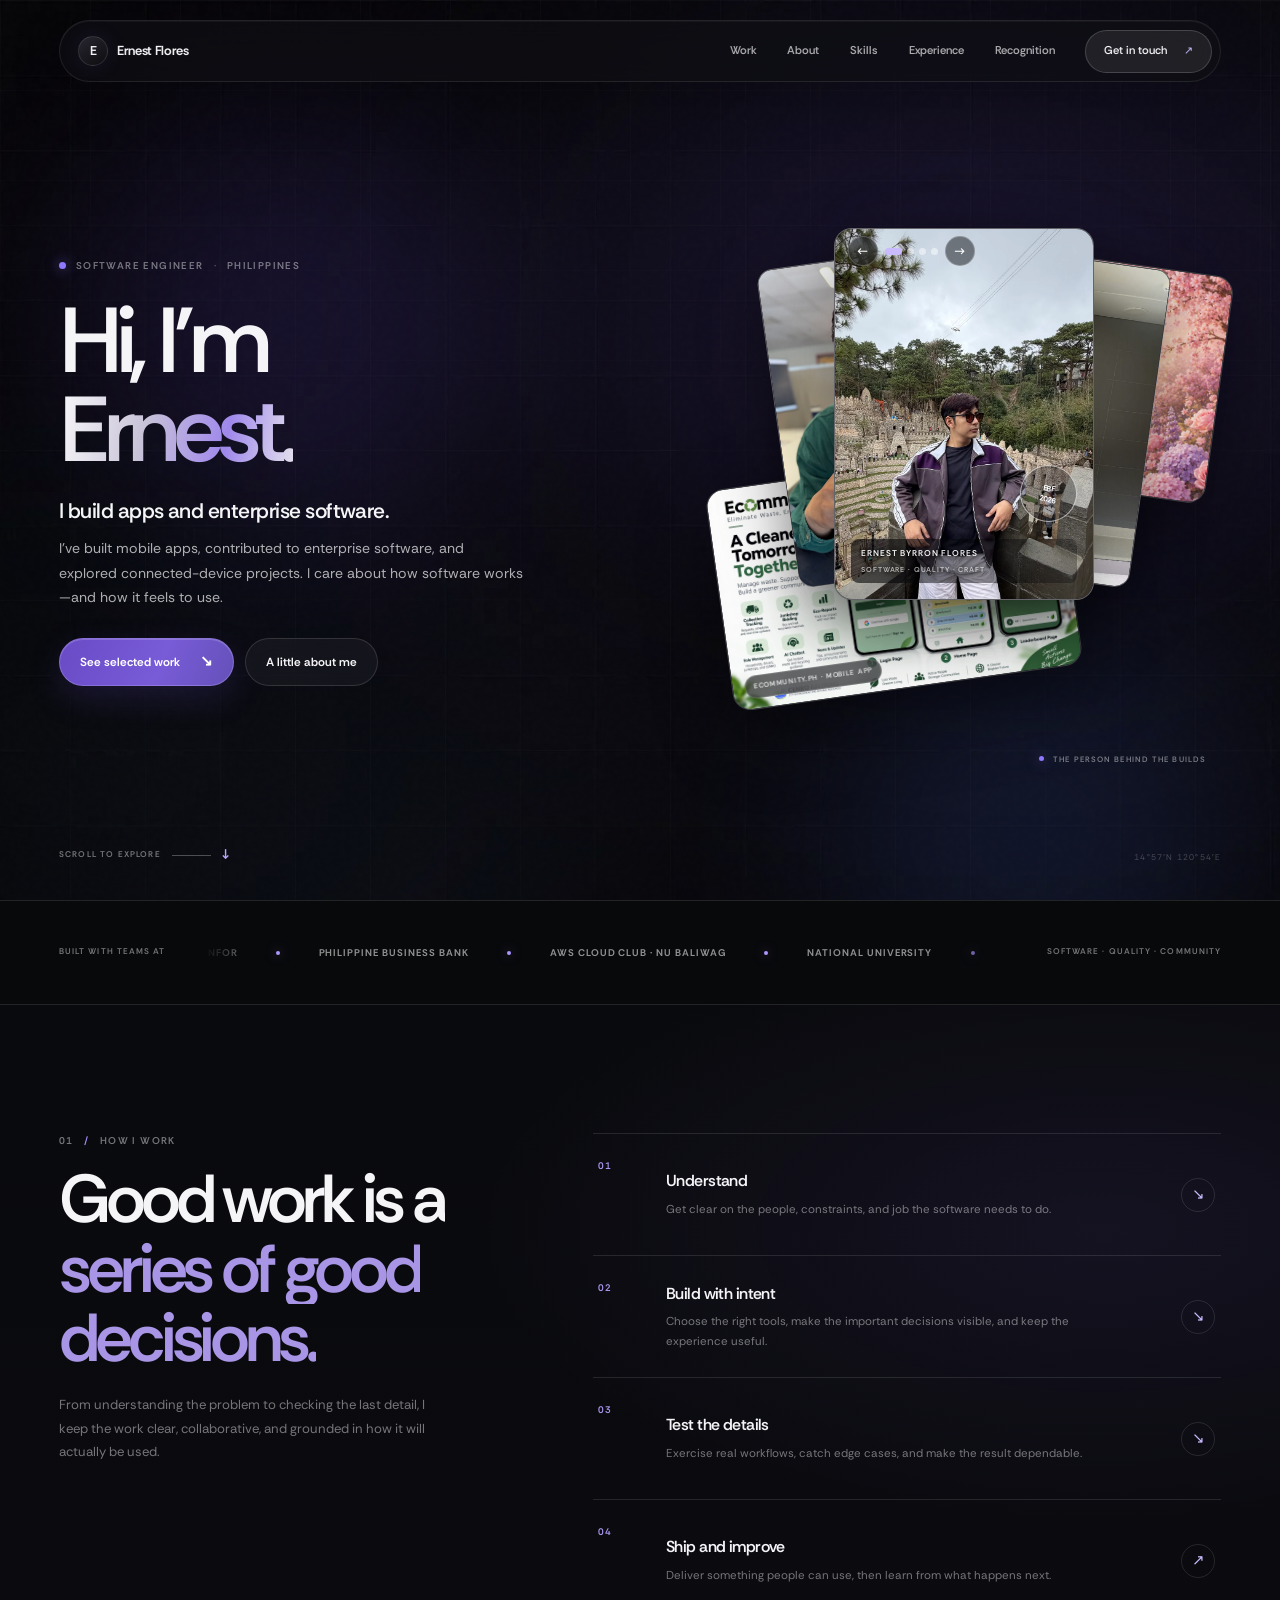
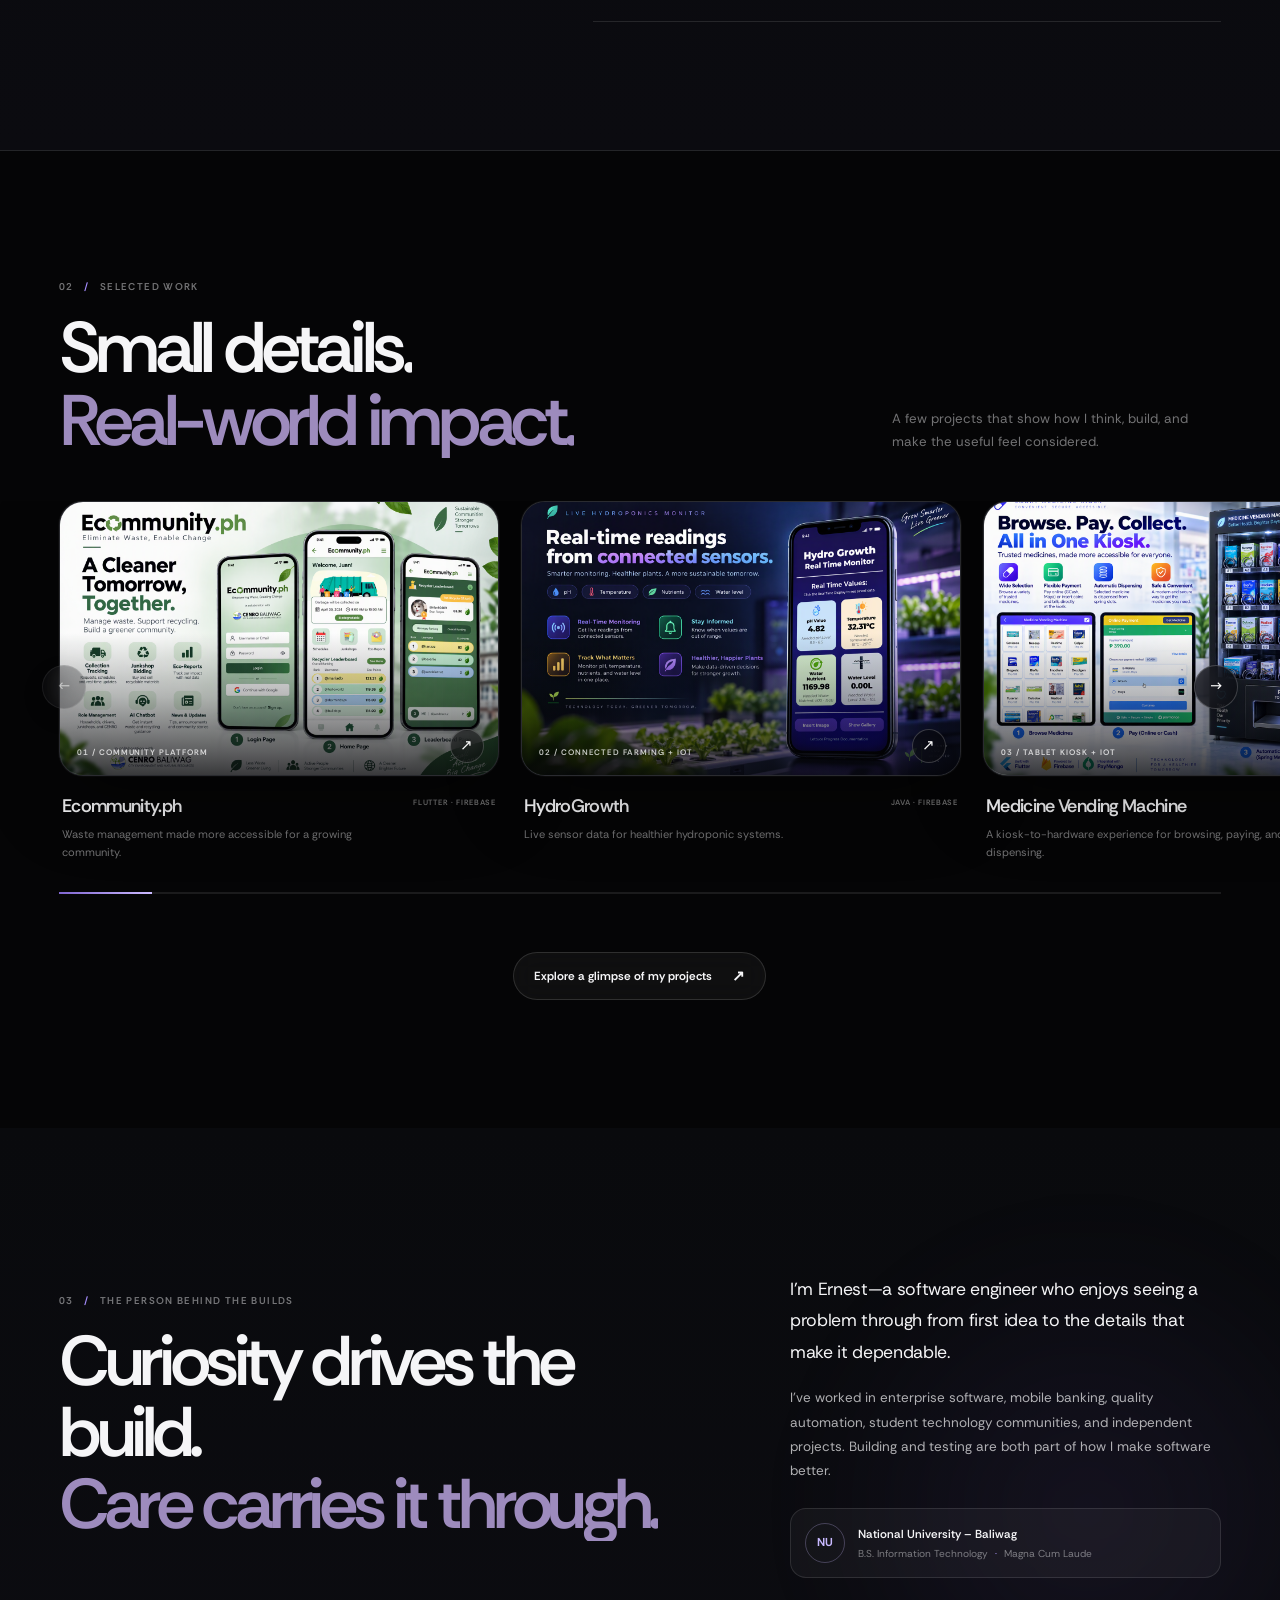
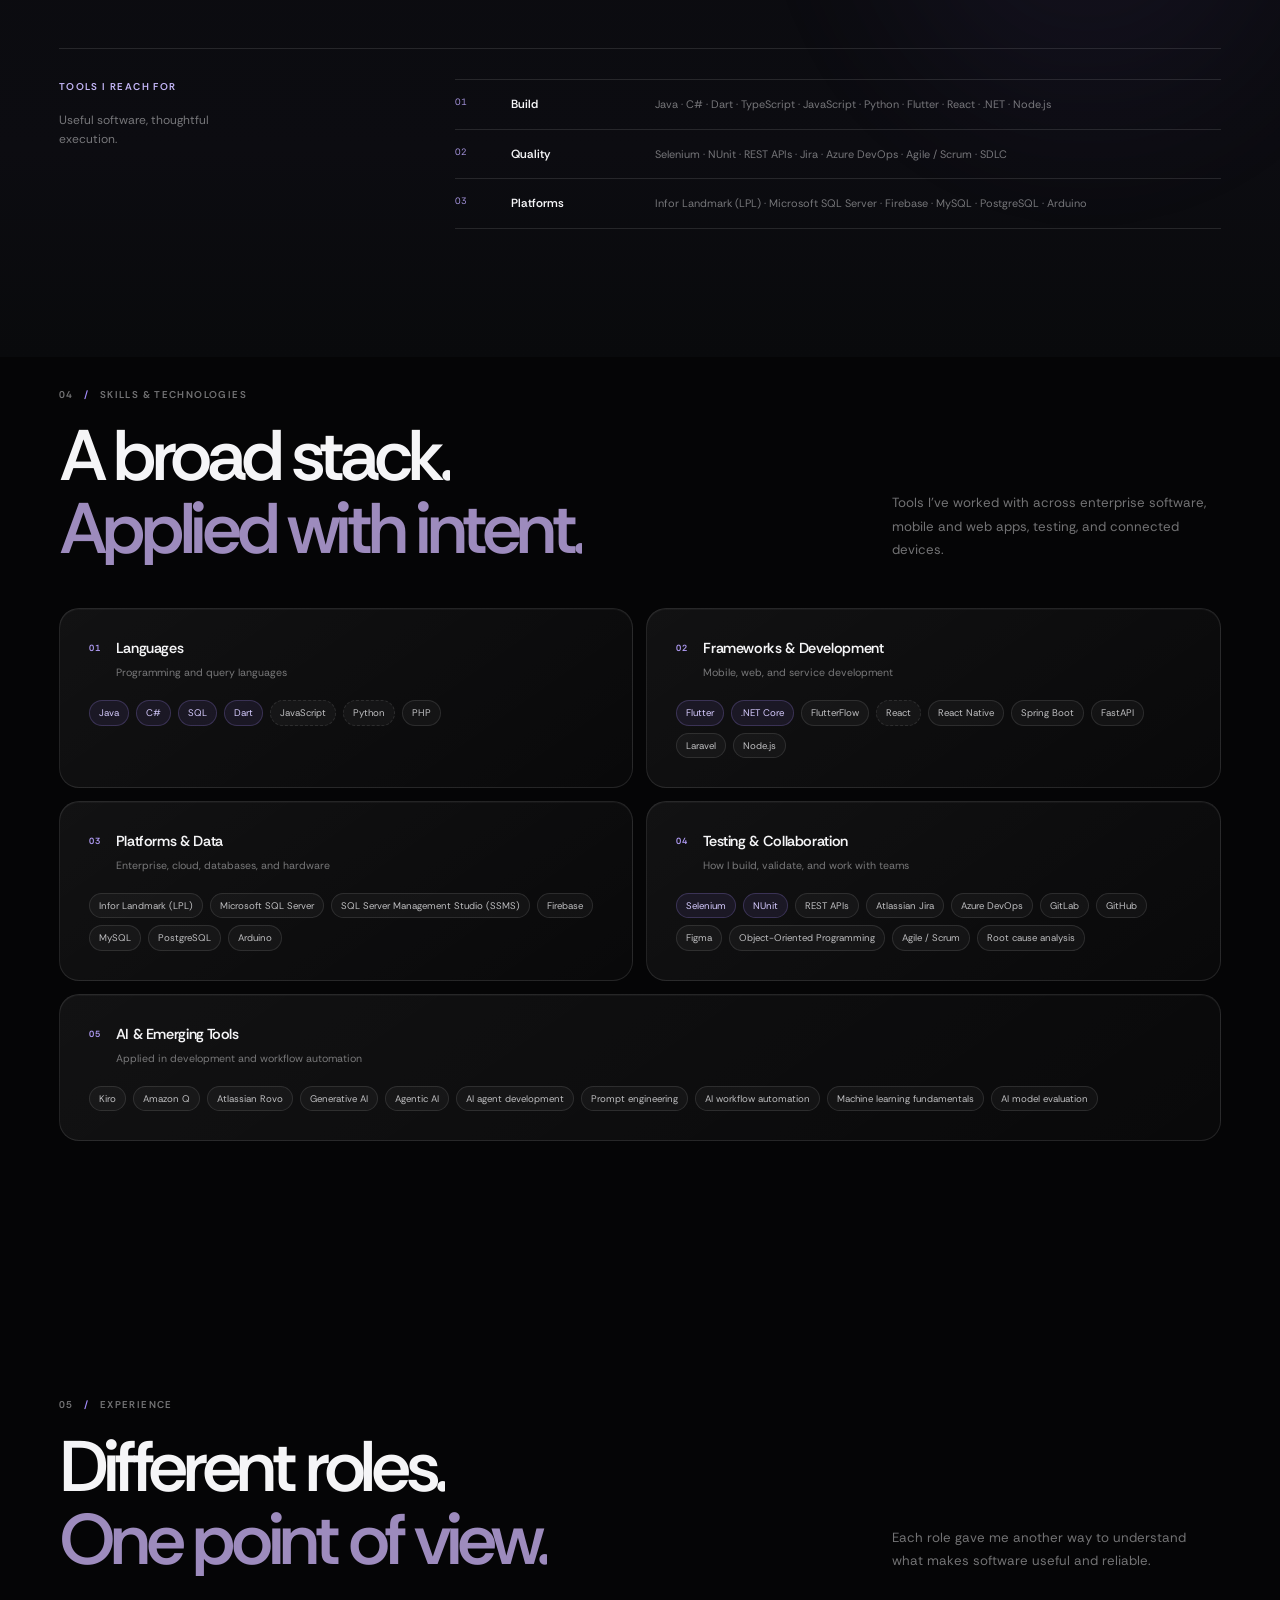
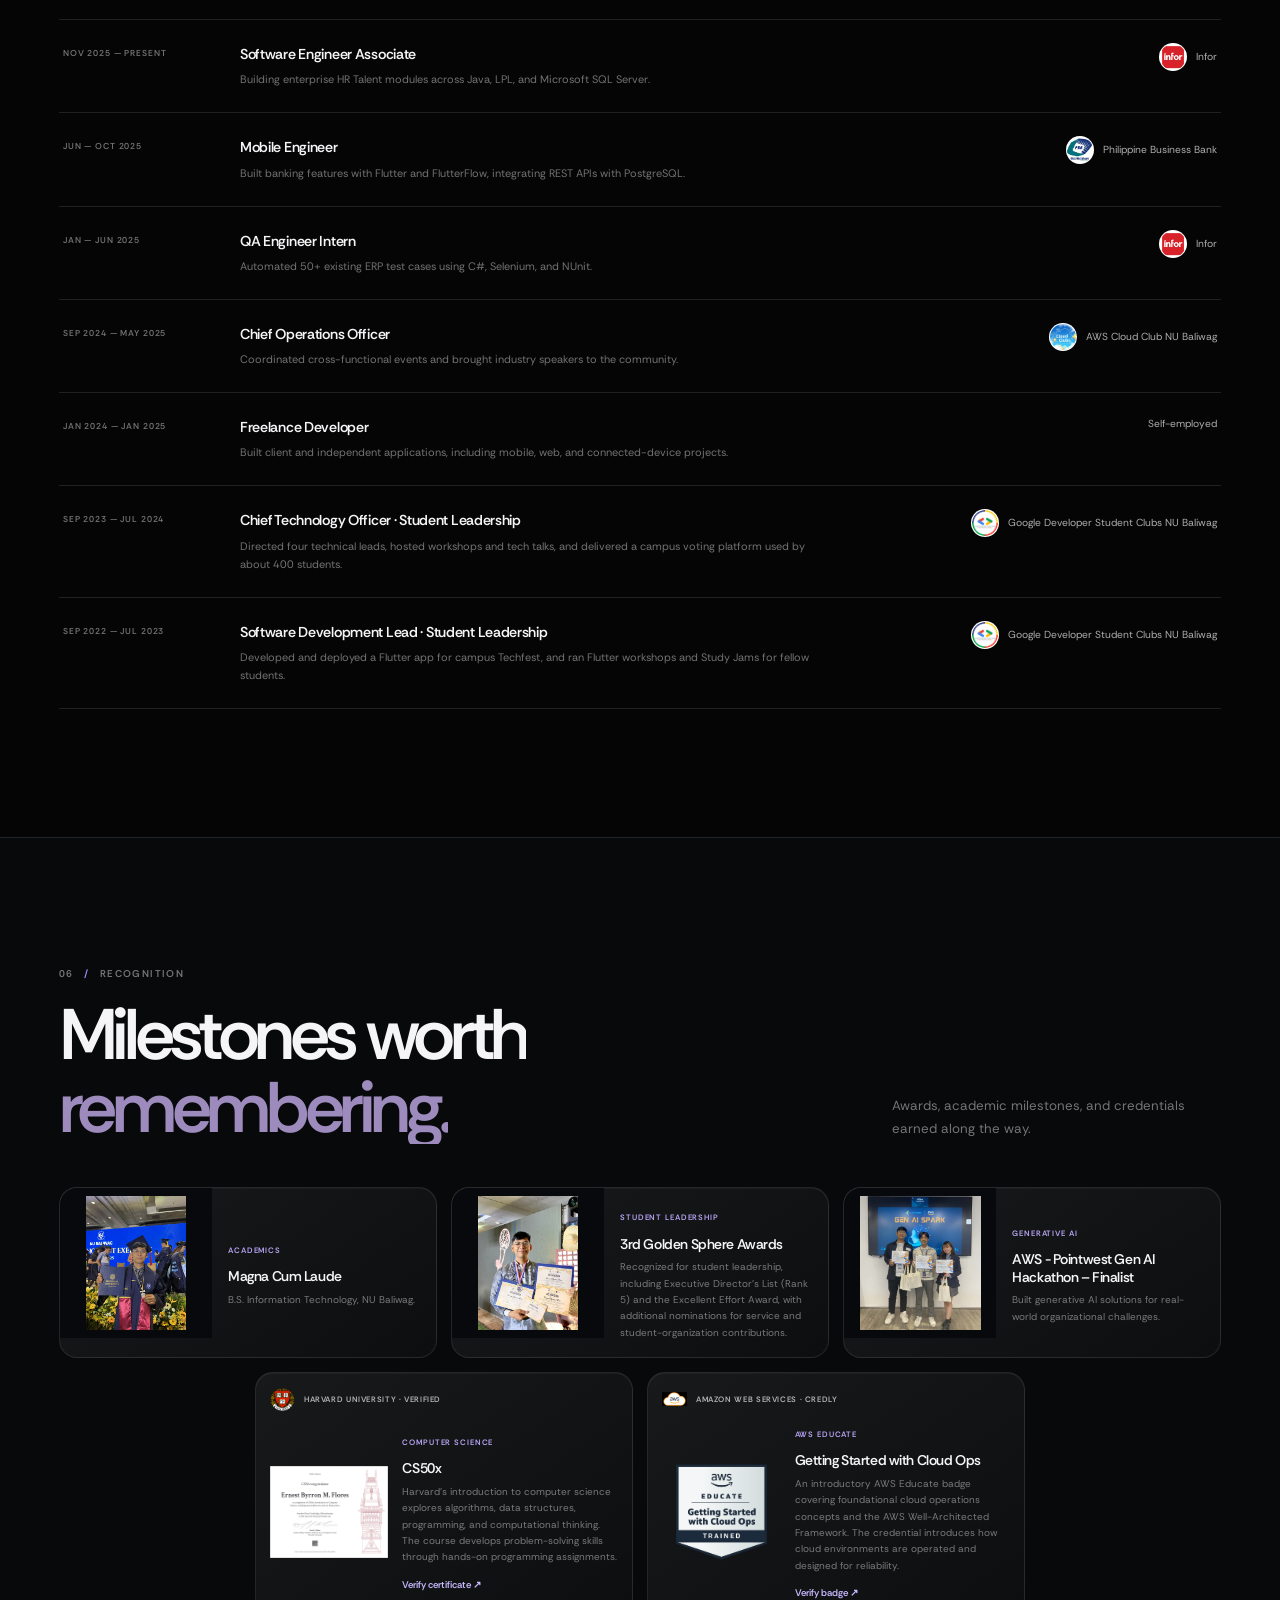
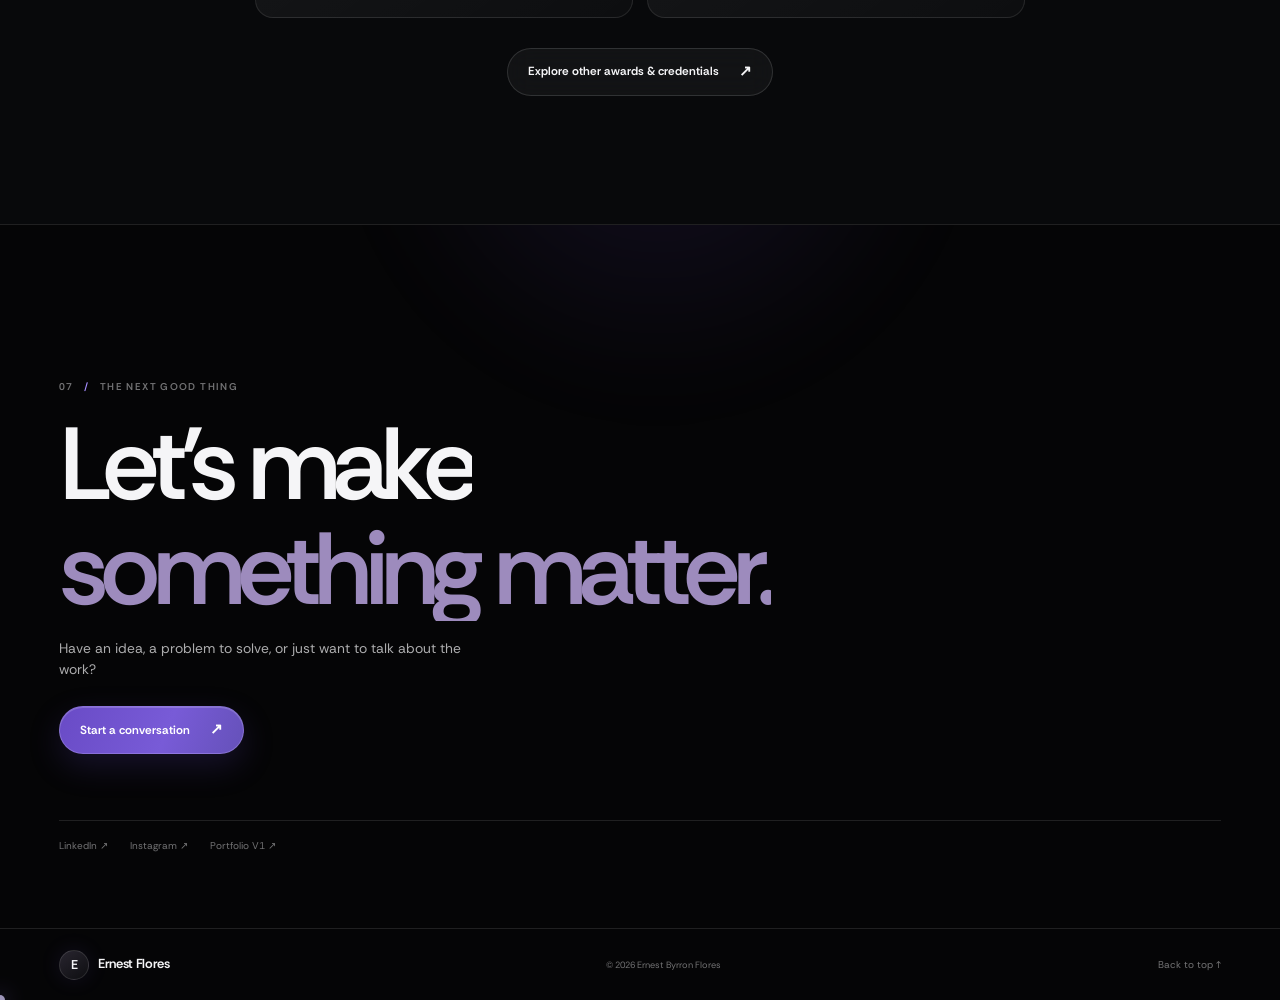
==== v4/index.html @ 9ec4fa6a "feat: add V4 portfolio experience Co-authored-by: Copilot <223556219+Copilot@users.noreply.github.co" ====
<!DOCTYPE html>
<html lang="en">
<head>
    <meta charset="UTF-8">
    <meta name="viewport" content="width=device-width, initial-scale=1">
    <meta name="theme-color" content="#050506">
    <meta name="description" content="Meet Ernest Byrron Flores, a software engineer who builds apps and enterprise software.">
    <title>Ernest Byrron Flores — Software Engineer</title>
    <meta property="og:type" content="website">
    <meta property="og:url" content="https://ernestbyrron.vercel.app/v4">
    <meta property="og:title" content="Ernest Byrron Flores — Software Engineer">
    <meta property="og:description" content="Software engineer building apps, enterprise software, and connected experiences.">
    <meta property="og:image" content="https://ernestbyrron.vercel.app/v4/assets/portraits/ernest1.png">
    <meta property="og:image:alt" content="Ernest Byrron Flores">
    <meta name="twitter:card" content="summary_large_image">
    <meta name="twitter:image" content="https://ernestbyrron.vercel.app/v4/assets/portraits/ernest1.png">
    <link rel="icon" href="../v2/favicon.svg" type="image/svg+xml">
    <link rel="preconnect" href="https://fonts.googleapis.com">
    <link rel="preconnect" href="https://fonts.gstatic.com" crossorigin>
    <link href="https://fonts.googleapis.com/css2?family=Rethink+Sans:wght@400;500;600;700;800&display=swap" rel="stylesheet">
    <link rel="stylesheet" href="v4.css">
    <script src="v4.js" defer></script>
</head>
<body>
    <a class="skip-link" href="#main">Skip to content</a>
    <div class="cursor-glow" aria-hidden="true"></div>
    <header class="site-header">
        <a class="brand" href="#home" aria-label="Ernest Byrron Flores home"><span class="brand-mark">E</span><span>Ernest Flores</span></a>
        <button class="nav-toggle" type="button" aria-expanded="false" aria-controls="primary-nav" aria-label="Open navigation"><span></span><span></span></button>
        <nav class="site-nav" id="primary-nav" aria-label="Main navigation">
            <a href="#work">Work</a>
            <a href="#about">About</a>
            <a href="#skills">Skills</a>
            <a href="#experience">Experience</a>
            <a href="#recognition">Recognition</a>
            <a class="nav-cta" href="#contact">Get in touch <span aria-hidden="true">↗︎</span></a>
        </nav>
    </header>

    <main id="main">
        <section class="hero" id="home">
            <div class="hero-orb hero-orb-one" aria-hidden="true"></div>
            <div class="hero-orb hero-orb-two" aria-hidden="true"></div>
            <div class="hero-grain" aria-hidden="true"></div>
            <div class="hero-content">
                <p class="eyebrow hero-eyebrow"><span class="live-dot"></span> SOFTWARE ENGINEER <span class="eyebrow-separator">·</span> PHILIPPINES</p>
                <h1><span class="hero-title-line"><span class="hero-title-inner">Hi, I’m</span></span><span class="hero-title-line"><span class="hero-title-inner gradient-text">Ernest.</span></span></h1>
                <p class="hero-lede">I build apps and enterprise software.</p>
                <p class="hero-intro">I’ve built mobile apps, contributed to enterprise software, and explored connected-device projects. I care about how software works—and how it feels to use.</p>
                <div class="hero-actions">
                    <a class="button button-primary" href="#work">See selected work <span aria-hidden="true">↘︎</span></a>
                    <a class="button button-glass" href="#about">A little about me</a>
                </div>
            </div>
            <div class="hero-profile-stack" data-spotlight>
                <a class="stack-card stack-card-back" href="projects.html#birthday-invitation" aria-label="View the birthday invitation website">
                    <img src="assets/birthday-invitation.webp" alt="">
                    <span>LIVE INVITATION WEBSITE</span>
                </a>
                <a class="stack-card stack-card-mid" href="projects.html#ecommunity" aria-label="View the Ecommunity.ph project">
                    <img src="assets/ecommunity-showcase.webp" alt="">
                    <span>ECOMMUNITY.PH · MOBILE APP</span>
                </a>
                <figure class="hero-portrait-card" id="hero-portrait-carousel" aria-label="Portrait photos of Ernest">
                    <img class="is-active" src="assets/portraits/ernest1.webp" alt="Ernest outdoors in the mountains" fetchpriority="high" aria-hidden="false">
                    <img src="assets/portraits/ernest2.webp" alt="Ernest at work" aria-hidden="true">
                    <img src="assets/portraits/ernest3.webp" alt="Ernest after a 16-kilometer run" aria-hidden="true">
                    <img src="assets/portraits/ernest4.webp" alt="Ernest enjoying a drink" aria-hidden="true">
                    <figcaption><span>ERNEST BYRRON FLORES</span><span>SOFTWARE · QUALITY · CRAFT</span></figcaption>
                    <span class="portrait-stamp" aria-hidden="true">EBF<br>2026</span>
                    <div class="portrait-controls" aria-label="Portrait carousel controls">
                        <button type="button" data-portrait-prev aria-label="Show previous portrait">←︎</button>
                        <div class="portrait-dots" role="group" aria-label="Choose a portrait">
                            <button type="button" class="is-active" data-portrait-index="0" aria-label="Show portrait 1" aria-pressed="true"></button>
                            <button type="button" data-portrait-index="1" aria-label="Show portrait 2" aria-pressed="false"></button>
                            <button type="button" data-portrait-index="2" aria-label="Show portrait 3" aria-pressed="false"></button>
                            <button type="button" data-portrait-index="3" aria-label="Show portrait 4" aria-pressed="false"></button>
                        </div>
                        <button type="button" data-portrait-next aria-label="Show next portrait">→︎</button>
                    </div>
                </figure>
                <span class="profile-stack-label"><span class="live-dot"></span> THE PERSON BEHIND THE BUILDS</span>
            </div>
            <div class="hero-scroll"><span>SCROLL TO EXPLORE</span><span class="scroll-line"></span><span aria-hidden="true">↓︎</span></div>
            <span class="hero-coordinates" aria-hidden="true">14°57′N 120°54′E</span>
        </section>

        <section class="trust-strip trusted" aria-label="Teams and communities I've worked with">
            <p class="trusted-label">BUILT WITH TEAMS AT</p>
            <div class="rail-wrap" aria-label="Infor, Philippine Business Bank, AWS Cloud Club NU Baliwag, National University Baliwag, and Google Developer Student Club">
                <div class="trust-rail">
                    <span>INFOR</span><i></i><span>PHILIPPINE BUSINESS BANK</span><i></i><span>AWS CLOUD CLUB · NU BALIWAG</span><i></i><span>NATIONAL UNIVERSITY</span><i></i><span>GOOGLE DEVELOPER STUDENT CLUB</span><i></i>
                    <span aria-hidden="true">INFOR</span><i aria-hidden="true"></i><span aria-hidden="true">PHILIPPINE BUSINESS BANK</span><i aria-hidden="true"></i><span aria-hidden="true">AWS CLOUD CLUB · NU BALIWAG</span><i aria-hidden="true"></i><span aria-hidden="true">NATIONAL UNIVERSITY</span><i aria-hidden="true"></i><span aria-hidden="true">GOOGLE DEVELOPER STUDENT CLUB</span><i aria-hidden="true"></i>
                </div>
            </div>
            <span class="trust-caption">SOFTWARE · QUALITY · COMMUNITY</span>
        </section>

        <section class="process-section" id="process">
            <div class="section process-wrap">
                <div class="process-intro reveal">
                    <p class="section-kicker">01 <span>/</span> HOW I WORK</p>
                    <h2><span class="heading-line"><span class="heading-line-inner">Good work is a</span></span><br><span class="heading-line"><span class="heading-line-inner">series of good</span></span><br><span class="heading-line"><span class="heading-line-inner">decisions.</span></span></h2>
                    <p>From understanding the problem to checking the last detail, I keep the work clear, collaborative, and grounded in how it will actually be used.</p>
                </div>
                <div class="process-steps">
                    <article class="process-step reveal"><span class="process-index">01</span><div><h3>Understand</h3><p>Get clear on the people, constraints, and job the software needs to do.</p></div><span class="process-mark" aria-hidden="true">↘︎</span></article>
                    <article class="process-step reveal"><span class="process-index">02</span><div><h3>Build with intent</h3><p>Choose the right tools, make the important decisions visible, and keep the experience useful.</p></div><span class="process-mark" aria-hidden="true">↘︎</span></article>
                    <article class="process-step reveal"><span class="process-index">03</span><div><h3>Test the details</h3><p>Exercise real workflows, catch edge cases, and make the result dependable.</p></div><span class="process-mark" aria-hidden="true">↘︎</span></article>
                    <article class="process-step reveal"><span class="process-index">04</span><div><h3>Ship and improve</h3><p>Deliver something people can use, then learn from what happens next.</p></div><span class="process-mark" aria-hidden="true">↗︎</span></article>
                </div>
            </div>
        </section>

        <section class="section work-section" id="work">
            <div class="section-heading reveal">
            <div><p class="section-kicker">02 <span>/</span> SELECTED WORK</p><h2><span class="heading-line"><span class="heading-line-inner">Small details.</span></span><br><span class="heading-line"><span class="heading-line-inner">Real-world impact.</span></span></h2></div>
                <p class="section-description">A few projects that show how I think, build, and make the useful feel considered.</p>
            </div>
            <div class="work-rail-wrap">
                <button class="rail-control rail-previous" type="button" aria-label="Scroll to previous project" aria-controls="work-rail">←︎</button>
                <div class="work-rail" id="work-rail" tabindex="0" aria-label="Selected project previews">
                <article class="project-card project-card-wide reveal" data-spotlight>
                    <a class="project-visual" href="projects.html#ecommunity" aria-label="View Ecommunity.ph project">
                        <img class="project-artwork" src="assets/project-covers/ecommunity.webp" alt="Ecommunity.ph preview with waste collection, junkshop, and education features" loading="lazy">
                        <span class="project-index">01 / COMMUNITY PLATFORM</span><span class="project-arrow" aria-hidden="true">↗︎</span>
                    </a>
                    <div class="project-meta"><div><h3>Ecommunity.ph</h3><p>Waste management made more accessible for a growing community.</p></div><span data-popup-technologies="Flutter · Dart · Firebase">FLUTTER · FIREBASE</span></div>
                </article>
                <article class="project-card reveal" data-spotlight>
                    <a class="project-visual" href="projects.html#hydrogrowth" aria-label="View HydroGrowth project">
                        <img class="project-artwork" src="assets/project-covers/hydrogrowth.webp" alt="HydroGrowth preview with live pH, temperature, nutrients, and water-level readings" loading="lazy">
                        <span class="project-index">02 / CONNECTED FARMING + IOT</span><span class="project-arrow" aria-hidden="true">↗︎</span>
                    </a>
                    <div class="project-meta"><div><h3>HydroGrowth</h3><p>Live sensor data for healthier hydroponic systems.</p></div><span data-popup-technologies="Java · Firebase · Hardware sensors">JAVA · FIREBASE</span></div>
                </article>
                <article class="project-card project-card-wide reveal" data-spotlight>
                    <a class="project-visual" href="projects.html#medicine-vending" aria-label="View Medicine Vending Machine project">
                        <img class="project-artwork" src="assets/project-covers/medicine-vending.webp" alt="Medicine vending kiosk preview with online payment and automatic dispensing features" loading="lazy">
                        <span class="project-index">03 / TABLET KIOSK + IOT</span><span class="project-arrow" aria-hidden="true">↗︎</span>
                    </a>
                    <div class="project-meta"><div><h3>Medicine Vending Machine</h3><p>A kiosk-to-hardware experience for browsing, paying, and dispensing.</p></div><span data-popup-technologies="Flutter · Dart · Firebase · PayMongo">FLUTTER · PAYMONGO</span></div>
                </article>
                <article class="project-card reveal" data-spotlight>
                    <a class="project-visual" href="projects.html#xm-timesheet" aria-label="View Timesheet Automation (XM) project">
                        <img class="project-artwork" src="assets/project-covers/xm-timesheet.webp" alt="XM Timesheet Automation preview with spreadsheet input, run status, and reviewable results" loading="lazy">
                        <span class="project-index">04 / UI AUTOMATION</span><span class="project-arrow" aria-hidden="true">↗︎</span>
                    </a>
                    <div class="project-meta"><div><h3>Timesheet Automation (XM)</h3><p>Turned repetitive entry into a measurable, reviewable run.</p></div><span data-popup-technologies="Python · FastAPI · Selenium · WebSockets">~30 MIN →︎ ~2 MIN</span></div>
                </article>
                <article class="project-card reveal" data-spotlight>
                    <a class="project-visual" href="projects.html#sprinttrackernest" aria-label="View SprintTrackerNest project">
                        <img src="assets/project-covers/sprinttrackernest.webp" alt="SprintTrackerNest preview with Jira sprint progress and ticket status inside VS Code" loading="lazy">
                        <span class="project-index">05 / DEVELOPER TOOL</span><span class="project-arrow" aria-hidden="true">↗︎</span>
                    </a>
                    <div class="project-meta"><div><h3>SprintTrackerNest</h3><p>Jira sprint context, right where developers work.</p></div><span data-popup-technologies="TypeScript · Node.js · VS Code API · Jira REST API">TYPESCRIPT · JIRA</span></div>
                </article>
                <article class="project-card project-card-wide reveal" data-spotlight>
                    <a class="project-visual" href="projects.html#loanledger" aria-label="View LoanLedger project">
                        <img src="assets/project-covers/loanledger.webp" alt="LoanLedger preview with lending records, sign-in, and cloud storage features" loading="lazy">
                        <span class="project-index">06 / LIVE WEB APP</span><span class="project-arrow" aria-hidden="true">↗︎</span>
                    </a>
                    <div class="project-meta"><div><h3>LoanLedger</h3><p>A lending dashboard built for keeping every detail in view.</p></div><span data-popup-technologies="React · TypeScript · Firebase · Cloud Functions">REACT · FIREBASE</span></div>
                </article>
                <a class="project-card project-card-more reveal" href="projects.html" aria-label="Explore more projects">
                    <span class="more-card-number">+09</span>
                    <span class="card-eyebrow">MORE IN THE COLLECTION</span>
                    <strong>There’s more<br>to explore.</strong>
                    <span class="more-card-link">Browse selected projects <span aria-hidden="true">↗︎</span></span>
                </a>
                </div>
                <button class="rail-control rail-next" type="button" aria-label="Scroll to next project" aria-controls="work-rail">→︎</button>
                <div class="rail-progress" aria-hidden="true"><span></span></div>
            </div>
            <div class="section-action reveal"><a class="button button-glass" href="projects.html">Explore a glimpse of my projects <span aria-hidden="true">↗︎</span></a></div>
        </section>

        <section class="manifesto-section" id="about">
            <div class="manifesto-glow" aria-hidden="true"></div>
            <div class="section manifesto-grid">
                <div class="reveal"><p class="section-kicker">03 <span>/</span> THE PERSON BEHIND THE BUILDS</p><h2><span class="heading-line"><span class="heading-line-inner">Curiosity drives the build.</span></span><br><span class="heading-line"><span class="heading-line-inner">Care carries it through.</span></span></h2></div>
                <div class="manifesto-copy reveal"><p>I’m Ernest—a software engineer who enjoys seeing a problem through from first idea to the details that make it dependable.</p><p>I’ve worked in enterprise software, mobile banking, quality automation, student technology communities, and independent projects. Building and testing are both part of how I make software better.</p>
                    <div class="education-panel"><span class="education-seal">NU</span><div><strong>National University – Baliwag</strong><span>B.S. Information Technology <i>·</i> Magna Cum Laude</span></div></div>
                </div>
            </div>
            <div class="section capabilities reveal"><div><p class="section-kicker">TOOLS I REACH FOR</p><p class="capabilities-lede">Useful software, thoughtful execution.</p></div>
                <div class="capability-list"><div><span>01</span><strong>Build</strong><p>Java · C# · Dart · TypeScript · JavaScript · Python · Flutter · React · .NET · Node.js</p></div><div><span>02</span><strong>Quality</strong><p>Selenium · NUnit · REST APIs · Jira · Azure DevOps · Agile / Scrum · SDLC</p></div><div><span>03</span><strong>Platforms</strong><p>Infor Landmark (LPL) · Microsoft SQL Server · Firebase · MySQL · PostgreSQL · Arduino</p></div></div>
            </div>
        </section>

        <section class="section skills-section" id="skills">
            <div class="section-heading reveal"><div><p class="section-kicker">04 <span>/</span> SKILLS & TECHNOLOGIES</p><h2><span class="heading-line"><span class="heading-line-inner">A broad stack.</span></span><br><span class="heading-line"><span class="heading-line-inner">Applied with intent.</span></span></h2></div><p class="section-description">Tools I’ve worked with across enterprise software, mobile and web apps, testing, and connected devices.</p></div>
            <div class="skills-grid">
                <article class="skills-panel reveal"><div class="skills-panel-heading"><span class="skills-panel-index">01</span><div><h3>Languages</h3><p>Programming and query languages</p></div></div><div class="skill-chips"><span class="skill-chip skill-chip-primary">Java</span><span class="skill-chip skill-chip-primary">C#</span><span class="skill-chip skill-chip-primary">SQL</span><span class="skill-chip skill-chip-primary">Dart</span><span class="skill-chip skill-chip-familiar">JavaScript</span><span class="skill-chip skill-chip-familiar">Python</span><span class="skill-chip">PHP</span></div></article>
                <article class="skills-panel reveal"><div class="skills-panel-heading"><span class="skills-panel-index">02</span><div><h3>Frameworks & Development</h3><p>Mobile, web, and service development</p></div></div><div class="skill-chips"><span class="skill-chip skill-chip-primary">Flutter</span><span class="skill-chip skill-chip-primary">.NET Core</span><span class="skill-chip">FlutterFlow</span><span class="skill-chip skill-chip-familiar">React</span><span class="skill-chip">React Native</span><span class="skill-chip">Spring Boot</span><span class="skill-chip">FastAPI</span><span class="skill-chip">Laravel</span><span class="skill-chip">Node.js</span></div></article>
                <article class="skills-panel reveal"><div class="skills-panel-heading"><span class="skills-panel-index">03</span><div><h3>Platforms & Data</h3><p>Enterprise, cloud, databases, and hardware</p></div></div><div class="skill-chips"><span class="skill-chip">Infor Landmark (LPL)</span><span class="skill-chip">Microsoft SQL Server</span><span class="skill-chip">SQL Server Management Studio (SSMS)</span><span class="skill-chip">Firebase</span><span class="skill-chip">MySQL</span><span class="skill-chip">PostgreSQL</span><span class="skill-chip">Arduino</span></div></article>
                <article class="skills-panel reveal"><div class="skills-panel-heading"><span class="skills-panel-index">04</span><div><h3>Testing & Collaboration</h3><p>How I build, validate, and work with teams</p></div></div><div class="skill-chips"><span class="skill-chip skill-chip-primary">Selenium</span><span class="skill-chip skill-chip-primary">NUnit</span><span class="skill-chip">REST APIs</span><span class="skill-chip">Atlassian Jira</span><span class="skill-chip">Azure DevOps</span><span class="skill-chip">GitLab</span><span class="skill-chip">GitHub</span><span class="skill-chip">Figma</span><span class="skill-chip">Object-Oriented Programming</span><span class="skill-chip">Agile / Scrum</span><span class="skill-chip">Root cause analysis</span></div></article>
                <article class="skills-panel skills-panel-wide reveal"><div class="skills-panel-heading"><span class="skills-panel-index">05</span><div><h3>AI & Emerging Tools</h3><p>Applied in development and workflow automation</p></div></div><div class="skill-chips"><span class="skill-chip">Kiro</span><span class="skill-chip">Amazon Q</span><span class="skill-chip">Atlassian Rovo</span><span class="skill-chip">Generative AI</span><span class="skill-chip">Agentic AI</span><span class="skill-chip">AI agent development</span><span class="skill-chip">Prompt engineering</span><span class="skill-chip">AI workflow automation</span><span class="skill-chip">Machine learning fundamentals</span><span class="skill-chip">AI model evaluation</span></div></article>
            </div>
        </section>

        <section class="section experience-section" id="experience">
            <div class="section-heading reveal"><div><p class="section-kicker">05 <span>/</span> EXPERIENCE</p><h2><span class="heading-line"><span class="heading-line-inner">Different roles.</span></span><br><span class="heading-line"><span class="heading-line-inner">One point of view.</span></span></h2></div><p class="section-description">Each role gave me another way to understand what makes software useful and reliable.</p></div>
            <div class="experience-list">
                <article class="experience-row reveal"><span class="experience-date">NOV 2025 — PRESENT</span><div><h3>Software Engineer Associate</h3><p>Building enterprise HR Talent modules across Java, LPL, and Microsoft SQL Server.</p></div><div class="company"><img src="../v2/assets/images/companies/infor-logo.png" alt=""><span>Infor</span></div></article>
                <article class="experience-row reveal"><span class="experience-date">JUN — OCT 2025</span><div><h3>Mobile Engineer</h3><p>Built banking features with Flutter and FlutterFlow, integrating REST APIs with PostgreSQL.</p></div><div class="company"><img src="../v2/assets/images/companies/pbb-logo.jpg" alt=""><span>Philippine Business Bank</span></div></article>
                <article class="experience-row reveal"><span class="experience-date">JAN — JUN 2025</span><div><h3>QA Engineer Intern</h3><p>Automated 50+ existing ERP test cases using C#, Selenium, and NUnit.</p></div><div class="company"><img src="../v2/assets/images/companies/infor-logo.png" alt=""><span>Infor</span></div></article>
                <article class="experience-row reveal"><span class="experience-date">SEP 2024 — MAY 2025</span><div><h3>Chief Operations Officer</h3><p>Coordinated cross-functional events and brought industry speakers to the community.</p></div><div class="company"><img src="../v2/assets/images/companies/awscc-logo.jpg" alt=""><span>AWS Cloud Club NU Baliwag</span></div></article>
                <article class="experience-row reveal"><span class="experience-date">JAN 2024 — JAN 2025</span><div><h3>Freelance Developer</h3><p>Built client and independent applications, including mobile, web, and connected-device projects.</p></div><div class="company"><span>Self-employed</span></div></article>
                <article class="experience-row reveal"><span class="experience-date">SEP 2023 — JUL 2024</span><div><h3>Chief Technology Officer · Student Leadership</h3><p>Directed four technical leads, hosted workshops and tech talks, and delivered a campus voting platform used by about 400 students.</p></div><div class="company"><img src="../v2/assets/images/companies/gdsc-logo.jpg" alt=""><span>Google Developer Student Clubs NU Baliwag</span></div></article>
                <article class="experience-row reveal"><span class="experience-date">SEP 2022 — JUL 2023</span><div><h3>Software Development Lead · Student Leadership</h3><p>Developed and deployed a Flutter app for campus Techfest, and ran Flutter workshops and Study Jams for fellow students.</p></div><div class="company"><img src="../v2/assets/images/companies/gdsc-logo.jpg" alt=""><span>Google Developer Student Clubs NU Baliwag</span></div></article>
            </div>
        </section>

        <section class="recognition-section" id="recognition"><div class="section">
            <div class="section-heading reveal"><div><p class="section-kicker">06 <span>/</span> RECOGNITION</p><h2><span class="heading-line"><span class="heading-line-inner">Milestones worth</span></span><br><span class="heading-line"><span class="heading-line-inner">remembering.</span></span></h2></div><p class="section-description">Awards, academic milestones, and credentials earned along the way.</p></div>
            <div class="recognition-grid recognition-featured-grid">
                <article class="recognition-card reveal" role="button" tabindex="0" aria-haspopup="dialog"><img src="../v2/assets/images/awards/magna1.jpg" alt="Magna Cum Laude graduation recognition" loading="lazy"><div><span class="card-eyebrow">ACADEMICS</span><h3>Magna Cum Laude</h3><p>B.S. Information Technology, NU Baliwag.</p></div></article>
                <article class="recognition-card reveal" role="button" tabindex="0" aria-haspopup="dialog"><img src="../v2/assets/images/awards/golden-sphere-1.jpg" alt="3rd Golden Sphere Awards recognition" loading="lazy"><div><span class="card-eyebrow">STUDENT LEADERSHIP</span><h3>3rd Golden Sphere Awards</h3><p>Recognized for student leadership, including Executive Director’s List (Rank 5) and the Excellent Effort Award, with additional nominations for service and student-organization contributions.</p></div></article>
                <article class="recognition-card reveal" role="button" tabindex="0" aria-haspopup="dialog"><img src="../v2/assets/images/awards/genai1.jpg" alt="AWS–Pointwest Gen AI Hackathon finalist recognition" loading="lazy"><div><span class="card-eyebrow">GENERATIVE AI</span><h3>AWS - Pointwest Gen AI Hackathon – Finalist</h3><p>Built generative AI solutions for real-world organizational challenges.</p></div></article>
                <article class="credential-card reveal" role="button" tabindex="0" aria-haspopup="dialog"><div class="credential-top"><img src="../v2/assets/images/credentials/Harvard-Emblem.png" alt=""><span>HARVARD UNIVERSITY · VERIFIED</span></div><img class="credential-art" src="../v2/assets/images/credentials/CS50x.png" alt="CS50x Introduction to Computer Science certificate" loading="lazy"><div><span class="card-eyebrow">COMPUTER SCIENCE</span><h3>CS50x</h3><p>Harvard’s introduction to computer science explores algorithms, data structures, programming, and computational thinking. The course develops problem-solving skills through hands-on programming assignments.</p><a href="https://cs50.harvard.edu/certificates/8af1ea88-511c-4eb2-9e07-1b5aad7df24d" target="_blank" rel="noopener noreferrer">Verify certificate ↗︎</a></div></article>
                <article class="credential-card reveal" role="button" tabindex="0" aria-haspopup="dialog"><div class="credential-top"><img src="../v2/assets/images/credentials/aws-logo.png" alt=""><span>AMAZON WEB SERVICES · CREDLY</span></div><img class="credential-art credential-badge" src="../v2/assets/images/credentials/aws-cloud-ops-badge.png" alt="AWS Educate Getting Started with Cloud Ops badge" loading="lazy"><div><span class="card-eyebrow">AWS EDUCATE</span><h3>Getting Started with Cloud Ops</h3><p>An introductory AWS Educate badge covering foundational cloud operations concepts and the AWS Well-Architected Framework. The credential introduces how cloud environments are operated and designed for reliability.</p><a href="https://www.credly.com/badges/8946e48e-c833-4a66-8cbf-32c87d1f7da9" target="_blank" rel="noopener noreferrer">Verify badge ↗︎</a></div></article>
            </div>
            <div class="section-action reveal"><a class="button button-glass" href="recognition.html">Explore other awards & credentials <span aria-hidden="true">↗︎</span></a></div>
        </div></section>

        <section class="contact-section" id="contact"><div class="contact-orb" aria-hidden="true"></div><div class="contact-inner reveal"><p class="section-kicker">07 <span>/</span> THE NEXT GOOD THING</p><h2><span class="heading-line"><span class="heading-line-inner">Let’s make</span></span><br><span class="heading-line"><span class="heading-line-inner">something matter.</span></span></h2><p>Have an idea, a problem to solve, or just want to talk about the work?</p><a class="button button-primary" href="mailto:fbyrron19@gmail.com" data-contact-action>Start a conversation <span aria-hidden="true">↗︎</span></a><div class="social-links"><a href="https://www.linkedin.com/in/ernest-byrron-flores-078899250/" target="_blank" rel="noopener noreferrer">LinkedIn ↗︎</a><a href="https://instagram.com/ernestbyrron" target="_blank" rel="noopener noreferrer">Instagram ↗︎</a><a href="../index.html">Portfolio V1 ↗︎</a></div></div></section>
    </main>

    <dialog class="detail-dialog" aria-labelledby="detail-dialog-title"><button class="detail-dialog-close" type="button" aria-label="Close details">×</button><div class="detail-dialog-content"></div></dialog>
    <footer class="site-footer"><a class="brand" href="#home"><span class="brand-mark">E</span><span>Ernest Flores</span></a><span>© 2026 Ernest Byrron Flores</span><a href="#home">Back to top ↑︎</a></footer>
</body>
</html>
---- v4/v4.css ----
:root {
    color-scheme: dark;
    --black: #050506;
    --surface: #0c0d10;
    --surface-raised: #121319;
    --glass: rgba(255,255,255,.055);
    --white: #f5f5f7;
    --white-soft: rgba(245,245,247,.7);
    --white-dim: rgba(245,245,247,.46);
    --line: rgba(255,255,255,.11);
    --violet: #9c7cff;
    --blue: #86a1ff;
    --ease: cubic-bezier(.16,1,.3,1);
    --max-width: 1280px;
    --gutter: clamp(20px,4.6vw,64px);
}

* { box-sizing: border-box; }

html {
    background: var(--black);
    color-scheme: dark;
    scroll-behavior: smooth;
    scroll-padding-top: 85px;
    -webkit-text-size-adjust: 100%;
}

body {
    position: relative;
    min-width: 320px;
    margin: 0;
    overflow-x: clip;
    color: var(--white);
    background: var(--black);
    font-family: "Rethink Sans", Arial, sans-serif;
    font-size: 15px;
    line-height: 1.55;
    -webkit-font-smoothing: antialiased;
    text-rendering: optimizeLegibility;
}

body.menu-open { overflow: hidden; }
img { display: block; max-width: 100%; }
a { color: inherit; }
button { color: inherit; font: inherit; }

.skip-link {
    position: fixed;
    z-index: 100;
    top: 12px;
    left: 12px;
    padding: 11px 16px;
    border-radius: 999px;
    color: var(--black);
    background: #fff;
    transform: translateY(-160%);
}

.skip-link:focus { transform: translateY(0); }

.cursor-glow {
    position: fixed;
    z-index: 0;
    top: 0;
    left: 0;
    width: 340px;
    height: 340px;
    border-radius: 50%;
    background: radial-gradient(circle, rgba(119,87,224,.13), rgba(91,104,219,.055) 38%, transparent 72%);
    opacity: 0;
    pointer-events: none;
    transform: translate(-50%,-50%);
    transition: opacity 400ms ease;
}

body.pointer-active .cursor-glow { opacity: 1; }

.site-header {
    position: absolute;
    z-index: 20;
    top: 20px;
    left: 50%;
    display: flex;
    width: min(calc(100% - 2 * var(--gutter)),var(--max-width));
    min-height: 62px;
    align-items: center;
    justify-content: space-between;
    padding: 7px 8px 7px 18px;
    border: 1px solid rgba(255,255,255,.095);
    border-radius: 999px;
    background: rgba(15,15,19,.7);
    box-shadow: 0 16px 55px rgba(0,0,0,.2), inset 0 1px rgba(255,255,255,.04);
    -webkit-backdrop-filter: blur(20px) saturate(135%);
    backdrop-filter: blur(20px) saturate(135%);
    transform: translateX(-50%);
}

.site-header-context { border-radius: 18px; background: rgba(9,10,14,.9); }
.site-header-context .site-nav > a[aria-current="page"] { color: #d3c7ff; }
.site-header-context .site-nav > a[aria-current="page"]::before { display: inline-block; width: 5px; height: 5px; margin: 0 7px 1px 0; border-radius: 50%; background: #a78cff; content: ""; }

.brand { display: inline-flex; align-items: center; gap: 9px; color: var(--white); font-size: .82rem; font-weight: 650; letter-spacing: -.025em; text-decoration: none; }
.brand-mark { display: grid; width: 30px; height: 30px; place-items: center; border: 1px solid rgba(255,255,255,.12); border-radius: 50%; background: linear-gradient(145deg,#28252f,#0e0e11); font-size: .8rem; }
.brand-mark::first-letter { color: #d3c7ff; }
.brand .brand-mark { box-shadow: 0 0 22px rgba(137,105,255,.11); }

.site-nav { display: flex; align-items: center; gap: clamp(17px,2.4vw,32px); }
.site-nav > a { color: var(--white-soft); font-size: .71rem; font-weight: 550; text-decoration: none; transition: color 180ms ease; }
.site-nav > a:hover,
.site-nav > a[aria-current="page"] { color: var(--white); }
.site-nav .nav-cta { display: inline-flex; min-height: 43px; align-items: center; gap: 17px; padding: 0 18px; border: 1px solid rgba(255,255,255,.17); border-radius: 999px; color: var(--white); background: rgba(255,255,255,.08); transition: border-color 180ms ease, background 180ms ease; }
.site-nav .nav-cta:hover { border-color: rgba(183,160,255,.5); background: rgba(145,116,255,.16); }
.nav-cta span { color: #cabbff; }

.nav-toggle { display: none; width: 42px; height: 42px; align-items: center; justify-content: center; flex-direction: column; gap: 5px; border: 1px solid var(--line); border-radius: 50%; background: rgba(255,255,255,.07); }
.nav-toggle span { width: 16px; height: 1px; background: var(--white); transition: transform 180ms ease; }
.nav-toggle[aria-expanded="true"] span:first-child { transform: translateY(3px) rotate(45deg); }
.nav-toggle[aria-expanded="true"] span:last-child { transform: translateY(-3px) rotate(-45deg); }

.hero {
    position: relative;
    display: grid;
    min-height: min(940px,100svh);
    align-items: center;
    grid-template-columns: minmax(0,1.05fr) minmax(360px,.95fr);
    gap: clamp(42px,8vw,130px);
    overflow: hidden;
    padding: 142px max(var(--gutter),calc((100vw - var(--max-width))/2)) 98px;
    background:
        radial-gradient(ellipse at 75% 34%,rgba(113,81,215,.12),transparent 42%),
        radial-gradient(ellipse at 32% 100%,rgba(58,65,112,.09),transparent 36%),
        url("assets/hero-ambient.webp") center 44% / cover no-repeat,
        var(--black);
}

.hero::before,
.projects-hero::before {
    position: absolute;
    z-index: 0;
    inset: 0;
    background: linear-gradient(90deg,rgba(255,255,255,.018) 1px,transparent 1px),linear-gradient(rgba(255,255,255,.018) 1px,transparent 1px);
    background-size: 90px 90px;
    content: "";
    mask-image: linear-gradient(180deg,#000,transparent 82%);
    pointer-events: none;
}

.hero-orb { position: absolute; z-index: 0; width: 420px; height: 420px; border-radius: 50%; filter: blur(95px); opacity: .18; pointer-events: none; }
.hero-orb-one { top: 13%; left: 6%; background: #6146c7; animation: orbFloat 16s ease-in-out infinite alternate; }
.hero-orb-two { right: 3%; bottom: -16%; background: #3956ae; animation: orbFloat 19s ease-in-out infinite alternate-reverse; }
.hero-grain { position: absolute; z-index: 0; inset: 0; opacity: .1; background-image: url("data:image/svg+xml,%3Csvg viewBox='0 0 180 180' xmlns='http://www.w3.org/2000/svg'%3E%3Cfilter id='n'%3E%3CfeTurbulence type='fractalNoise' baseFrequency='.82' numOctaves='3' stitchTiles='stitch'/%3E%3C/filter%3E%3Crect width='100%25' height='100%25' filter='url(%23n)' opacity='.16'/%3E%3C/svg%3E"); pointer-events: none; }
.hero-content,.hero-profile-stack { position: relative; z-index: 1; min-width: 0; }
.eyebrow,.section-kicker { color: var(--white-dim); font-size: .62rem; font-weight: 650; letter-spacing: .14em; }
.hero-eyebrow { display: flex; align-items: center; gap: 10px; margin: 0 0 24px; }
.live-dot { display: inline-block; width: 7px; height: 7px; flex: 0 0 7px; border-radius: 50%; background: #8d78ff; box-shadow: 0 0 13px rgba(141,120,255,.75); }
.eyebrow-separator { color: rgba(255,255,255,.27); }

.hero h1 {
    max-width: 690px;
    margin: 0 0 22px;
    font-size: clamp(3.55rem,7.2vw,6.6rem);
    font-weight: 600;
    letter-spacing: -.078em;
    line-height: .96;
}

.hero-title-line { display: block; overflow: hidden; padding-bottom: .04em; margin-bottom: -.04em; }
.hero-title-inner { display: inline-block; opacity: 0; transform: translateY(115%); animation: heroTitleIn 950ms var(--ease) both; }
.hero-title-line:first-child .hero-title-inner { animation-delay: 80ms; }
.hero-title-line:last-child .hero-title-inner { animation-delay: 210ms; }

.gradient-text {
    color: transparent;
    background: linear-gradient(100deg,#f6f5f8 2%,#c9c4d8 36%,#9f88eb 71%,#e0dbed 98%);
    background-clip: text;
    -webkit-background-clip: text;
}

.hero-lede { max-width: 465px; margin: 0 0 8px; color: var(--white); font-size: clamp(1.05rem,1.8vw,1.32rem); font-weight: 550; letter-spacing: -.025em; line-height: 1.5; }
.hero-intro { max-width: 465px; margin: 0 0 28px; color: var(--white-soft); font-size: clamp(.88rem,1.1vw,.98rem); line-height: 1.75; }
.hero-actions { display: flex; flex-wrap: wrap; gap: 11px; }
.button { position: relative; display: inline-flex; min-height: 48px; align-items: center; justify-content: center; gap: 20px; overflow: hidden; padding: 0 20px; border: 1px solid transparent; border-radius: 999px; font-size: .74rem; font-weight: 650; text-decoration: none; transition: transform 250ms var(--ease),border-color 250ms ease,background 250ms ease,box-shadow 250ms ease; }
.button::after { position: absolute; inset: 0; background: linear-gradient(105deg,transparent 28%,rgba(255,255,255,.2) 49%,transparent 68%); content: ""; transform: translateX(-120%); transition: transform 750ms var(--ease); }
.button:hover { transform: translateY(-2px); }
.button:hover::after { transform: translateX(120%); }
.button-primary { border-color: rgba(216,204,255,.25); color: #fff; background: linear-gradient(112deg,#694bc6,#785bd7 58%,#6551b9); box-shadow: 0 12px 32px rgba(88,63,175,.22),inset 0 1px rgba(255,255,255,.17); }
.button-primary:hover { box-shadow: 0 14px 38px rgba(102,76,191,.32),inset 0 1px rgba(255,255,255,.2); }
.button-glass { border-color: rgba(255,255,255,.13); color: var(--white); background: rgba(255,255,255,.045); -webkit-backdrop-filter: blur(12px); backdrop-filter: blur(12px); }
.button-glass:hover { border-color: rgba(184,164,255,.45); background: rgba(139,113,234,.11); }
.button span { font-size: .95rem; }

.hero-scroll { position: absolute; z-index: 2; bottom: 34px; left: max(var(--gutter),calc((100vw - var(--max-width))/2)); display: flex; align-items: center; gap: 11px; color: var(--white-dim); font-size: .52rem; font-weight: 650; letter-spacing: .14em; }
.scroll-line { width: 39px; height: 1px; background: rgba(255,255,255,.27); }
.hero-scroll > span:last-child { color: #b9a6ff; font-size: .88rem; }
.hero-coordinates { position: absolute; right: var(--gutter); bottom: 35px; color: rgba(255,255,255,.24); font-size: .52rem; letter-spacing: .15em; }

.hero-profile-stack { width: min(100%,560px); min-height: 610px; justify-self: end; isolation: isolate; }
.hero-portrait-card { position: absolute; z-index: 3; top: 5%; right: 17%; width: min(68%,365px); aspect-ratio: .79; overflow: visible; margin: 0; background: transparent; }
.hero-portrait-card > img { position: absolute; top: 7%; left: 12%; width: 76%; height: 86%; border: 1px solid rgba(255,255,255,.34); border-radius: 18px; background: #15151b; box-shadow: 0 28px 75px rgba(0,0,0,.46); object-fit: cover; object-position: center 27%; opacity: 0; transform: translateX(28%) scale(.86) rotate(7deg); transition: opacity 650ms ease,transform 750ms var(--ease); }
.hero-portrait-card > img.is-active { z-index: 3; opacity: 1; transform: translateX(0) scale(1) rotate(0); }
.hero-portrait-card > img.is-before { z-index: 2; opacity: 1; transform: translateX(-29%) scale(.86) rotate(-8deg); }
.hero-portrait-card > img.is-after { z-index: 1; opacity: 1; transform: translateX(29%) scale(.86) rotate(8deg); }
.hero-portrait-card figcaption { position: absolute; z-index: 4; right: 17%; bottom: 11%; left: 17%; display: grid; gap: 4px; padding: 8px 10px; border-radius: 8px; color: rgba(255,255,255,.94); background: linear-gradient(90deg,rgba(4,4,7,.62),rgba(4,4,7,.3)); font-size: .53rem; font-weight: 650; letter-spacing: .1em; text-shadow: 0 1px 5px #000; pointer-events: none; }
.hero-portrait-card figcaption span:last-child { color: rgba(255,255,255,.64); font-size: .45rem; }
.portrait-stamp { position: absolute; z-index: 4; right: 17%; bottom: 25%; display: grid; width: 57px; height: 57px; place-content: center; border: 1px solid rgba(255,255,255,.6); border-radius: 50%; color: #fff; background: rgba(18,18,24,.34); font-size: .48rem; font-weight: 700; line-height: 1.35; text-align: center; transform: rotate(10deg); }
.portrait-controls { position: absolute; z-index: 5; top: 9%; left: 16%; display: flex; align-items: center; gap: 7px; }
.portrait-controls > button { display: grid; width: 30px; height: 30px; place-items: center; border: 1px solid rgba(255,255,255,.24); border-radius: 50%; color: #fff; background: rgba(8,8,11,.48); font-size: .85rem; line-height: 1; cursor: pointer; -webkit-backdrop-filter: blur(10px); backdrop-filter: blur(10px); transition: background 180ms ease,transform 200ms var(--ease); }
.portrait-controls > button:hover { background: rgba(145,116,255,.35); transform: scale(1.06); }
.portrait-dots { display: flex; align-items: center; gap: 5px; }
.portrait-dots button { width: 7px; height: 7px; padding: 0; border: 0; border-radius: 50%; background: rgba(255,255,255,.48); cursor: pointer; transition: width 180ms ease,background 180ms ease; }
.portrait-dots button.is-active { width: 17px; border-radius: 999px; background: #cabbff; }
.stack-card { position: absolute; display: block; overflow: hidden; border: 1px solid rgba(255,255,255,.18); border-radius: 18px; background: #14151a; box-shadow: 0 28px 75px rgba(0,0,0,.4); text-decoration: none; }
.stack-card img { width: 100%; height: 100%; object-fit: cover; transition: transform 800ms var(--ease),filter 500ms ease; }
.stack-card span { position: absolute; bottom: 10px; left: 12px; padding: 5px 8px; border: 1px solid rgba(255,255,255,.15); border-radius: 999px; color: rgba(255,255,255,.86); background: rgba(8,8,11,.58); font-size: .43rem; font-weight: 650; letter-spacing: .1em; -webkit-backdrop-filter: blur(12px); backdrop-filter: blur(12px); }
.stack-card-back { z-index: 1; top: 14%; right: 0; width: 72%; aspect-ratio: 1.58; transform: rotate(8deg); }
.stack-card-mid { z-index: 2; top: 49%; left: 0; width: 70%; aspect-ratio: 1.58; transform: rotate(-8deg); }
.hero-profile-stack:hover .stack-card img { filter: brightness(1.08); transform: scale(1.035); }
.profile-stack-label { position: absolute; z-index: 4; right: 3%; bottom: 2%; display: flex; align-items: center; gap: 9px; color: var(--white-dim); font-size: .49rem; font-weight: 650; letter-spacing: .14em; }
.profile-stack-label .live-dot { width: 5px; height: 5px; flex-basis: 5px; }

.trust-strip { display: grid; min-height: 100px; align-items: center; grid-template-columns: .75fr 2fr .85fr; gap: 18px; padding: 20px var(--gutter); border-top: 1px solid var(--line); border-bottom: 1px solid var(--line); background: #08090b; }
.trust-strip > p,.trust-caption { margin: 0; color: var(--white-dim); font-size: .52rem; font-weight: 650; letter-spacing: .13em; }
.trust-logos { display: flex; align-items: center; justify-content: center; gap: clamp(14px,3vw,42px); color: rgba(255,255,255,.42); font-size: .65rem; font-weight: 700; letter-spacing: .1em; }
.trust-logos i { width: 3px; height: 3px; border-radius: 50%; background: rgba(255,255,255,.3); }
.trust-caption { justify-self: end; }

.section { position: relative; z-index: 1; width: min(calc(100% - 2 * var(--gutter)),var(--max-width)); margin-inline: auto; padding: clamp(84px,10vw,138px) 0; }
.section-heading { display: flex; align-items: end; justify-content: space-between; gap: 50px; margin-bottom: 43px; }
.section-kicker { margin: 0 0 17px; }
.section-kicker span { padding: 0 7px; color: #a68eff; }
.section-heading h2,.contact-inner h2 {
    margin: 0;
    font-size: clamp(2.8rem,5.6vw,5.25rem);
    font-weight: 600;
    letter-spacing: -.075em;
    line-height: 1.02;
}

.section-heading h2 > .heading-line:last-of-type > .heading-line-inner,.manifesto-grid h2 > .heading-line:last-of-type > .heading-line-inner,.contact-inner h2 > .heading-line:last-of-type > .heading-line-inner { color: #9d8bbd; }
.heading-line { display: inline-block; overflow: hidden; vertical-align: bottom; }
.heading-line-inner { display: inline-block; transform: translateY(115%); transition: transform 950ms var(--ease); }
.reveal.is-visible h2 .heading-line-inner { transform: translateY(0); }
.reveal h2 .heading-line:first-of-type .heading-line-inner { transition-delay: 80ms; }
.reveal h2 .heading-line:last-of-type .heading-line-inner { transition-delay: 170ms; }
.section-description { max-width: 325px; margin: 0 4px 4px 0; color: var(--white-dim); font-size: .83rem; line-height: 1.75; }
.work-grid,.projects-grid { display: grid; grid-template-columns: repeat(2,minmax(0,1fr)); gap: 25px; }
.project-card { min-width: 0; }
.project-visual { position: relative; display: block; overflow: hidden; aspect-ratio: 1.6; border: 1px solid rgba(255,255,255,.11); border-radius: 21px; background: #101117; box-shadow: 0 20px 60px rgba(0,0,0,.21); text-decoration: none; transform: translateZ(0); }
.project-card-wide .project-visual { aspect-ratio: 1.6; }
.project-visual::before { position: absolute; z-index: 1; inset: 0; border-radius: inherit; background: radial-gradient(350px circle at var(--spot-x,50%) var(--spot-y,50%),rgba(178,157,255,.13),transparent 52%); content: ""; opacity: 0; transition: opacity 350ms ease; pointer-events: none; }
.project-visual::after { position: absolute; z-index: 1; inset: 68% 0 0; background: linear-gradient(transparent,rgba(4,4,7,.36)); content: ""; pointer-events: none; }
.project-visual img { width: 100%; height: 100%; object-fit: cover; transition: transform 900ms var(--ease),filter 600ms ease; }
.project-visual img.project-artwork { object-fit: cover; }
.project-visual:hover img { filter: brightness(1.08); transform: scale(1.035); }
.project-visual:hover::before { opacity: 1; }
.project-index { position: absolute; z-index: 2; bottom: 16px; left: 17px; color: rgba(255,255,255,.76); font-size: .5rem; font-weight: 650; letter-spacing: .12em; }
.project-arrow { position: absolute; z-index: 2; right: 14px; bottom: 12px; display: grid; width: 34px; height: 34px; place-items: center; border: 1px solid rgba(255,255,255,.2); border-radius: 50%; color: white; background: rgba(8,8,10,.5); -webkit-backdrop-filter: blur(10px); backdrop-filter: blur(10px); transition: transform 240ms var(--ease),background 200ms ease; }
.project-visual:hover .project-arrow { background: rgba(130,100,227,.56); transform: rotate(45deg); }
.project-meta { display: flex; align-items: start; justify-content: space-between; gap: 16px; padding: 16px 3px 4px; }
.project-meta h2,.project-meta h3 { margin: 0 0 5px; font-size: 1.04rem; font-weight: 600; letter-spacing: -.035em; }
.project-meta p { max-width: 450px; margin: 0; color: var(--white-dim); font-size: .69rem; line-height: 1.65; }
.project-meta > span,.project-tech { flex: 0 0 auto; padding-top: 5px; color: rgba(255,255,255,.44); font-size: .48rem; font-weight: 650; letter-spacing: .09em; text-align: right; }
.project-meta .project-tech { margin-top: 7px; padding: 0; color: #b6a6e2; font-size: .54rem; letter-spacing: .035em; text-align: left; }
.project-links { display: flex; flex-wrap: wrap; gap: 7px; padding-top: 4px !important; }
.project-links a { color: #c7b9ff; font-size: .58rem; letter-spacing: 0; text-decoration: none; white-space: nowrap; }
.project-links a:hover { color: white; text-decoration: underline; text-underline-offset: 3px; }
.project-links a.project-action { display: inline-flex; min-height: 37px; align-items: center; justify-content: center; padding: 0 12px; border: 1px solid rgba(183,160,255,.3); border-radius: 999px; color: #e0d7ff; background: rgba(145,116,255,.1); font-size: .58rem; font-weight: 650; transition: border-color 180ms ease,background 180ms ease,transform 200ms var(--ease); }
.project-links a.project-action:hover { border-color: rgba(203,186,255,.65); background: rgba(145,116,255,.23); text-decoration: none; transform: translateY(-1px); }
.section-action { display: flex; justify-content: center; margin-top: 48px; }

.manifesto-section { position: relative; overflow: hidden; background: linear-gradient(180deg,#090a0d,#0c0c11 75%,#090a0c); }
.manifesto-glow { position: absolute; top: 9%; right: -9%; width: 48vw; height: 48vw; border-radius: 50%; background: radial-gradient(circle,rgba(98,73,170,.11),transparent 67%); filter: blur(40px); pointer-events: none; }
.manifesto-grid { display: grid; grid-template-columns: 1.05fr .75fr; gap: clamp(50px,10vw,145px); align-items: center; padding-bottom: 70px; }
.manifesto-grid h2 { max-width: 700px; margin: 0; font-size: clamp(2.8rem,5.5vw,5.2rem); font-weight: 600; letter-spacing: -.075em; line-height: 1.02; }
.manifesto-copy > p { color: var(--white-soft); font-size: .84rem; line-height: 1.8; }
.manifesto-copy > p:first-child { color: var(--white); font-size: 1.1rem; letter-spacing: -.02em; }
.education-panel { display: flex; align-items: center; gap: 13px; margin-top: 25px; padding: 14px; border: 1px solid var(--line); border-radius: 16px; background: rgba(255,255,255,.04); }
.education-seal { display: grid; width: 40px; height: 40px; flex: 0 0 40px; place-items: center; border: 1px solid rgba(202,189,255,.27); border-radius: 50%; color: #c8b9ff; font-size: .72rem; font-weight: 700; }
.education-panel div { display: grid; gap: 3px; }
.education-panel strong { font-size: .73rem; font-weight: 600; }
.education-panel div span { color: var(--white-dim); font-size: .63rem; }
.education-panel i { padding: 0 4px; color: #af9afd; font-style: normal; }
.capabilities { display: grid; grid-template-columns: .62fr 1.38fr; gap: 52px; padding-top: 30px; border-top: 1px solid var(--line); }
.capabilities > div:first-child .section-kicker { color: #c5b7f9; }
.capabilities-lede { max-width: 180px; color: var(--white-dim); font-size: .75rem; }
.capability-list { border-top: 1px solid var(--line); }
.capability-list > div { display: grid; grid-template-columns: 42px 130px 1fr; gap: 14px; padding: 15px 0; border-bottom: 1px solid var(--line); }
.capability-list > div > span { color: #a997e2; font-size: .58rem; }
.capability-list strong { font-size: .74rem; font-weight: 600; }
.capability-list p { margin: 0; color: var(--white-dim); font-size: .68rem; line-height: 1.7; }

.experience-list { border-top: 1px solid var(--line); }
.experience-row { display: grid; grid-template-columns: 150px 1fr minmax(175px,.5fr); gap: 27px; align-items: start; padding: 23px 4px; border-bottom: 1px solid var(--line); transition: background 300ms ease,padding 350ms var(--ease); }
.experience-row:hover { padding-inline: 13px; background: rgba(255,255,255,.025); }
.experience-date { padding-top: 4px; color: var(--white-dim); font-size: .54rem; font-weight: 600; letter-spacing: .1em; }
.experience-row h3 { margin: 0 0 6px; font-size: .9rem; font-weight: 600; letter-spacing: -.02em; }
.experience-row p { max-width: 590px; margin: 0; color: var(--white-dim); font-size: .68rem; line-height: 1.65; }
.company { display: flex; align-items: center; justify-self: end; gap: 9px; color: var(--white-soft); font-size: .64rem; text-align: right; }
.company img { width: 28px; height: 28px; border: 1px solid var(--line); border-radius: 50%; object-fit: contain; background: #fff; }

.recognition-section { border-top: 1px solid var(--line); background: #08090b; }
.recognition-grid { display: grid; grid-template-columns: repeat(3,minmax(0,1fr)); gap: 14px; }
.recognition-featured-grid { grid-template-columns: repeat(6,minmax(0,1fr)); }
.recognition-featured-grid > * { grid-column: span 2; }
.recognition-featured-grid > :nth-child(4) { grid-column: 2 / span 2; }
.recognition-featured-grid > :nth-child(5) { grid-column: 4 / span 2; }
.recognition-card,.credential-card { display: grid; min-width: 0; grid-template-columns: minmax(125px,.68fr) 1fr; overflow: hidden; border: 1px solid rgba(255,255,255,.095); border-radius: 18px; background: linear-gradient(145deg,rgba(255,255,255,.065),rgba(255,255,255,.025)); box-shadow: inset 0 1px rgba(255,255,255,.035); }
.recognition-card > img { width: 100%; height: 150px; min-height: 0; padding: 8px; object-fit: contain; background: #08090c; }
.recognition-card > div { align-self: center; padding: 16px; }
.card-eyebrow { color: #b7a5f4; font-size: .49rem; font-weight: 650; letter-spacing: .11em; }
.recognition-card h3,.credential-card h3 { margin: 8px 0 6px; font-size: .88rem; font-weight: 600; letter-spacing: -.03em; line-height: 1.25; }
.recognition-card p,.credential-card p { margin: 0; color: var(--white-dim); font-size: .62rem; line-height: 1.65; }
.credential-card { grid-template-columns: minmax(90px,.55fr) 1fr; grid-template-rows: auto 1fr; gap: 9px 14px; padding: 14px; }
.credential-top { display: flex; align-items: center; gap: 9px; color: var(--white-soft); font-size: .49rem; font-weight: 650; letter-spacing: .08em; }
.credential-card .credential-top { grid-column: 1 / -1; }
.credential-top img { width: 25px; height: 25px; object-fit: contain; }
.credential-art { grid-column: 1; grid-row: 2; align-self: center; width: 100%; max-height: 120px; margin: 0; object-fit: contain; }
.credential-card > div:last-child { grid-column: 2; grid-row: 2; align-self: center; }
.credential-card a { display: inline-block; margin-top: 11px; color: #c7b9ff; font-size: .61rem; font-weight: 600; text-decoration: none; }
.credential-card a:hover { color: #fff; }
.section-action { display: flex; justify-content: center; margin-top: 30px; }
.recognition-hero { min-height: 475px; }
.recognition-page .recognition-grid { grid-template-columns: repeat(3,minmax(0,1fr)); gap: 16px; }
.recognition-page .recognition-page-card { grid-template-columns: 1fr; align-content: start; }
.recognition-page .recognition-page-card > img { height: 220px; min-height: 0; padding: 12px; }
.recognition-page .recognition-page-card > div { align-self: start; padding: 16px 18px 19px; }
.recognition-page .recognition-credentials { grid-template-columns: repeat(2,minmax(0,1fr)); }
.credential-archive { padding-top: 35px; }
.enterprise-work { padding-top: 30px; }
.enterprise-grid { display: grid; grid-template-columns: repeat(3,minmax(0,1fr)); gap: 14px; }
.enterprise-card { display: flex; min-height: 230px; flex-direction: column; align-items: flex-start; padding: clamp(19px,2.4vw,28px); border: 1px solid rgba(255,255,255,.1); border-radius: 18px; background: linear-gradient(145deg,rgba(255,255,255,.06),rgba(255,255,255,.018)); }
.enterprise-card h3 { margin: 15px 0 8px; font-size: 1.1rem; font-weight: 600; letter-spacing: -.04em; }
.enterprise-card p { margin: 0 0 20px; color: var(--white-soft); font-size: .72rem; line-height: 1.75; }
.enterprise-period { margin-top: auto; color: var(--white-dim); font-size: .48rem; font-weight: 650; letter-spacing: .08em; }
.all-projects { padding-top: 10px; }

.contact-section { position: relative; overflow: hidden; padding: clamp(90px,12vw,155px) var(--gutter) 75px; border-top: 1px solid var(--line); background: #050506; }
.contact-orb { position: absolute; top: -60%; left: 28%; width: 600px; height: 600px; border-radius: 50%; background: radial-gradient(circle,rgba(110,77,201,.15),transparent 70%); filter: blur(35px); pointer-events: none; }
.contact-inner { position: relative; width: min(100%,var(--max-width)); margin: 0 auto; }
.contact-inner > .section-kicker { margin-bottom: 18px; }
.contact-inner h2 { margin: 0 0 17px; font-size: clamp(3.4rem,8vw,7.6rem); }
.contact-inner > p:not(.section-kicker) { max-width: 440px; margin: 0 0 25px; color: var(--white-soft); font-size: .86rem; }
.social-links { display: flex; flex-wrap: wrap; gap: 22px; margin-top: 66px; padding-top: 17px; border-top: 1px solid var(--line); }
.social-links a,.site-footer > a:last-child { color: var(--white-dim); font-size: .62rem; text-decoration: none; transition: color 160ms ease; }
.social-links a:hover,.site-footer > a:last-child:hover { color: white; }
.site-footer { display: flex; min-height: 72px; align-items: center; justify-content: space-between; gap: 15px; padding: 12px var(--gutter); border-top: 1px solid var(--line); background: #050506; }
.site-footer > span { color: var(--white-dim); font-size: .57rem; }

.projects-hero { position: relative; min-height: 520px; display: flex; align-items: end; overflow: hidden; padding: 150px max(var(--gutter),calc((100vw - var(--max-width))/2)) 52px; background: radial-gradient(ellipse at 77% 48%,rgba(116,84,219,.18),transparent 43%),#070709; }
.projects-hero-content { position: relative; z-index: 1; width: min(100%,var(--max-width)); margin: 0 auto; }
.projects-hero h1 { margin: 0 0 14px; font-size: clamp(3.8rem,9vw,8rem); font-weight: 600; letter-spacing: -.085em; line-height: .98; }
.projects-hero-content > p:not(.section-kicker) { max-width: 520px; margin: 0 0 24px; color: var(--white-soft); font-size: .89rem; line-height: 1.7; }
.projects-legend { display: flex; gap: 23px; margin-top: 38px; padding-top: 15px; border-top: 1px solid var(--line); color: var(--white-dim); font-size: .49rem; font-weight: 600; letter-spacing: .09em; }
.projects-legend span:first-child { display: flex; align-items: center; gap: 7px; }
.legend-dot { width: 6px; height: 6px; border-radius: 50%; background: #a791ff; box-shadow: 0 0 10px #876aff; }
.projects-grid .project-visual,.projects-grid .project-card-wide .project-visual { aspect-ratio: 1.6; }
.projects-grid .project-visual::after,.work-rail .project-visual::after { inset: 48% 0 0; background: linear-gradient(to top,rgba(4,4,7,.78),rgba(4,4,7,.28) 55%,transparent); }
.projects-grid .project-meta { min-height: 120px; }
.projects-end { display: flex; justify-content: center; padding: 63px 22px; border-top: 1px solid var(--line); background: #09090c; text-align: center; }
.projects-end > div { display: grid; justify-items: center; gap: 12px; }
.projects-end p { margin: 0; color: var(--white-soft); font-size: 1.03rem; }

.reveal { opacity: 0; transform: translateY(22px); transition: opacity 750ms var(--ease),transform 850ms var(--ease); }
.reveal.is-visible { opacity: 1; transform: translateY(0); }
.work-grid .project-card:nth-child(even).reveal { transition-delay: 80ms; }

:focus-visible { outline: 2px solid #bcaaff; outline-offset: 4px; }
.site-header :focus-visible,.hero :focus-visible,.contact-section :focus-visible { outline-color: white; }

@keyframes orbFloat { from { transform: translate3d(-14px,-8px,0) scale(.96); } to { transform: translate3d(27px,19px,0) scale(1.08); } }
@keyframes pulse { 50% { box-shadow: 0 0 19px rgba(141,120,255,.95); } }
.live-dot { animation: pulse 2.8s ease-in-out infinite; }

@media (min-width: 1500px) {
    .hero h1 { font-size: 6.75rem; }
}

@media (min-width: 681px) and (max-width: 920px) {
    .hero { min-height: auto; grid-template-columns: minmax(0,1fr) minmax(300px,.8fr); gap: 36px; padding-top: 145px; }
    .hero h1 { font-size: clamp(3.35rem,7.4vw,5.35rem); }
    .hero-profile-stack { min-height: 570px; }
    .trust-strip { grid-template-columns: 1fr; justify-items: center; gap: 12px; padding-block: 20px; }
    .trust-caption { justify-self: center; }
    .manifesto-grid { gap: 50px; }
    .experience-row { grid-template-columns: 120px 1fr minmax(150px,.52fr); gap: 18px; }
    .recognition-card > div { padding: 15px; }
    .recognition-featured-grid { grid-template-columns: repeat(4,minmax(0,1fr)); }
    .recognition-featured-grid > * { grid-column: span 2; }
    .recognition-featured-grid > :nth-child(4) { grid-column: 1 / span 2; }
    .recognition-featured-grid > :nth-child(5) { grid-column: 3 / span 2; }
    .enterprise-grid { grid-template-columns: 1fr; }
    .enterprise-card { min-height: 0; }
}

@media (max-width: 680px) {
    html { scroll-padding-top: 74px; }
    .site-header { position: absolute; top: 12px; width: calc(100% - 24px); min-height: 54px; padding: 5px 6px 5px 13px; }
    .site-header-context { border-radius: 17px; }
    .brand { font-size: .74rem; }
    .brand-mark { width: 28px; height: 28px; }
    .nav-toggle { display: flex; }
    .site-nav { position: fixed; top: 73px; right: 12px; left: 12px; display: none; align-items: stretch; flex-direction: column; gap: 0; padding: 10px 18px 16px; border: 1px solid rgba(255,255,255,.12); border-radius: 20px; background: rgba(16,16,20,.96); box-shadow: 0 22px 65px rgba(0,0,0,.55); -webkit-backdrop-filter: blur(22px); backdrop-filter: blur(22px); }
    .site-nav.is-open { display: flex; animation: menuIn 260ms var(--ease) both; }
    .site-nav > a:not(.nav-cta) { padding: 13px 3px; border-bottom: 1px solid var(--line); }
    .site-nav .nav-cta { justify-content: space-between; margin-top: 11px; }
    .hero { display: flex; min-height: auto; flex-direction: column; align-items: stretch; gap: 25px; padding: 116px 22px 74px; }
    .hero h1 { max-width: 560px; margin-bottom: 16px; font-size: clamp(3.05rem,10.5vw,4.75rem); }
    .hero-lede { max-width: 510px; font-size: 1.02rem; }
    .hero-intro { max-width: 510px; margin-bottom: 22px; font-size: .84rem; }
    .hero-profile-stack { width: min(100%,510px); min-height: clamp(390px,115vw,490px); align-self: center; }
    .hero-portrait-card { top: 4%; right: 16%; width: min(66%,320px); border-radius: 19px; }
    .hero-portrait-card > img { border-radius: 15px; }
    .hero-portrait-card figcaption { right: 17%; bottom: 11%; left: 17%; padding: 6px 7px; font-size: .44rem; }
    .portrait-controls { top: 9%; left: 16%; gap: 5px; }
    .portrait-controls > button { width: 27px; height: 27px; }
    .portrait-stamp { right: 17%; bottom: 25%; width: 45px; height: 45px; }
    .stack-card { border-radius: 15px; }
    .stack-card-back { top: 12%; right: 0; width: 72%; }
    .stack-card-mid { top: 50%; left: 0; width: 72%; }
    .stack-card span { bottom: 8px; left: 9px; font-size: .39rem; }
    .profile-stack-label { right: 2%; bottom: 1%; font-size: .43rem; }
    .hero-scroll { bottom: 23px; left: 22px; }
    .hero-coordinates { right: 22px; bottom: 25px; font-size: .45rem; }
    .trust-strip { min-height: 100px; }
    .trust-logos { flex-wrap: wrap; gap: 11px 18px; font-size: .55rem; }
    .section { width: calc(100% - 40px); padding-block: 78px; }
    .section-heading { display: block; margin-bottom: 29px; }
    .section-heading h2,.manifesto-grid h2 { font-size: clamp(2.75rem,9.5vw,4.2rem); }
    .section-description { max-width: 430px; margin: 16px 0 0; font-size: .76rem; }
    .work-grid,.projects-grid { grid-template-columns: 1fr; gap: 22px; }
    .project-card-wide .project-visual,.project-visual,.projects-grid .project-visual,.projects-grid .project-card-wide .project-visual { aspect-ratio: 1.6; }
    .project-meta { gap: 10px; padding-top: 12px; }
    .project-meta h2,.project-meta h3 { font-size: .95rem; }
    .project-meta p { font-size: .64rem; }
    .project-meta > span { max-width: 103px; font-size: .44rem; }
    .project-meta .project-tech { max-width: unset; }
    .project-links a { font-size: .54rem; }
    .section-action { margin-top: 34px; }
    .manifesto-grid { grid-template-columns: 1fr; gap: 31px; padding-bottom: 45px; }
    .manifesto-copy > p { font-size: .77rem; }
    .manifesto-copy > p:first-child { font-size: 1rem; }
    .capabilities { grid-template-columns: 1fr; gap: 19px; padding-top: 26px; }
    .capability-list > div { grid-template-columns: 28px 83px 1fr; gap: 9px; }
    .capability-list p { font-size: .61rem; }
    .experience-row { grid-template-columns: 1fr auto; gap: 8px 12px; padding: 18px 2px; }
    .experience-date { grid-column: 1 / -1; font-size: .49rem; }
    .experience-row h3 { font-size: .83rem; }
    .experience-row p { font-size: .62rem; }
    .company { max-width: 124px; font-size: .56rem; }
    .company img { width: 25px; height: 25px; }
    .recognition-grid { grid-template-columns: 1fr; gap: 11px; }
    .recognition-featured-grid { grid-template-columns: 1fr; }
    .recognition-featured-grid > *,.recognition-featured-grid > :nth-child(4),.recognition-featured-grid > :nth-child(5) { grid-column: auto; }
    .recognition-card { grid-template-columns: minmax(104px,.68fr) 1fr; }
    .recognition-card > img { height: 142px; padding: 6px; }
    .recognition-card > div { padding: 12px; }
    .credential-card { grid-template-columns: minmax(85px,.55fr) 1fr; grid-template-rows: auto 1fr; gap: 8px 11px; padding: 12px; }
    .credential-art { grid-column: 1; grid-row: 2; max-height: 100px; height: auto; }
    .credential-card > div:last-child { grid-column: 2; grid-row: 2; }
    .recognition-page .recognition-grid { grid-template-columns: 1fr; }
    .recognition-page .recognition-page-card > img { height: 240px; }
    .recognition-page .recognition-grid,.recognition-page .recognition-credentials { grid-template-columns: 1fr; }
    .contact-section { padding: 80px 22px 48px; }
    .contact-inner h2 { font-size: clamp(3.15rem,10vw,5rem); }
    .social-links { gap: 15px 20px; margin-top: 48px; }
    .site-footer { min-height: 64px; padding-inline: 16px; }
    .site-footer > span { font-size: .49rem; }
    .site-footer > a:last-child { font-size: .54rem; }
    .projects-hero { min-height: 465px; padding: 126px 22px 38px; }
    .projects-hero h1 { font-size: clamp(3.35rem,11vw,5rem); }
    .projects-hero-content > p:not(.section-kicker) { font-size: .78rem; }
    .projects-legend { flex-direction: column; gap: 8px; margin-top: 24px; font-size: .46rem; }
    .projects-grid .project-meta { min-height: auto; }
    .projects-end { padding-block: 47px; }
    .enterprise-grid { grid-template-columns: 1fr; }
    .enterprise-card { min-height: 0; padding: 19px; }
    .enterprise-card p { margin-bottom: 15px; }
    .project-card-more { min-height: 330px; }
}

@media (max-width: 380px) {
    .hero { padding-inline: 18px; }
    .hero h1 { font-size: 2.8rem; }
    .hero-profile-stack { min-height: 390px; }
    .hero-portrait-card { width: 69%; }
    .profile-stack-label { right: 0; font-size: .38rem; }
    .hero-coordinates { letter-spacing: .08em; }
    .section { width: calc(100% - 36px); }
    .experience-row { grid-template-columns: minmax(0,1fr) 98px; }
    .company { max-width: 98px; font-size: .51rem; }
    .recognition-card { grid-template-columns: 94px 1fr; }
    .recognition-card > img { height: 126px; }
    .recognition-card > div { padding: 10px; }
    .recognition-card h3 { font-size: .79rem; }
    .site-footer { gap: 7px; }
    .site-footer .brand { font-size: .64rem; }
    .site-footer > span { font-size: .43rem; }
}

@keyframes menuIn { from { opacity: 0; transform: translateY(-7px) scale(.985); } to { opacity: 1; transform: translateY(0) scale(1); } }

@media (hover: hover) and (pointer: fine) {
    body,a,button { cursor: none; }
    .custom-cursor { position: fixed; z-index: 110; top: 0; left: 0; width: 10px; height: 10px; border: 1px solid rgba(232,223,255,.8); border-radius: 50%; background: rgba(215,204,255,.72); box-shadow: 0 0 20px rgba(157,124,255,.45); mix-blend-mode: screen; pointer-events: none; transform: translate(-50%,-50%); transition: width 180ms ease,height 180ms ease,background 180ms ease; }
    .custom-cursor.is-hovering { width: 32px; height: 32px; background: rgba(168,145,255,.12); }
    .custom-cursor[popover] { inset: auto; margin: 0; padding: 0; border: 0; }
}

@media (hover: none), (pointer: coarse) {
    .cursor-glow,.custom-cursor { display: none !important; }
}

@media (prefers-reduced-motion: reduce) {
    html { scroll-behavior: auto; }
    *,*::before,*::after { scroll-behavior: auto !important; animation-duration: .01ms !important; animation-iteration-count: 1 !important; transition-duration: .01ms !important; }
    .reveal { opacity: 1; transform: none; }
    .heading-line-inner { transform: none; }
    .hero-title-inner { opacity: 1; transform: none; animation: none; }
}

.site-header { position: fixed; transition: transform 420ms var(--ease),opacity 260ms ease; }
.site-header.is-hidden { opacity: 0; pointer-events: none; transform: translate(-50%,-150%); }

.trusted { display: grid; min-height: 105px; grid-template-columns: auto minmax(0,1fr) auto; gap: clamp(14px,3vw,42px); overflow: hidden; }
.trusted-label { white-space: nowrap; }
.trust-caption { white-space: nowrap; }
.rail-wrap { min-width: 0; overflow: hidden; mask-image: linear-gradient(90deg,transparent,#000 7%,#000 93%,transparent); }
.trust-rail { display: flex; width: max-content; min-height: 50px; align-items: center; gap: clamp(17px,3vw,42px); color: rgba(255,255,255,.55); font-size: .61rem; font-weight: 700; letter-spacing: .1em; animation: trustedRail 34s linear infinite; }
.trust-rail i { width: 4px; height: 4px; flex: 0 0 4px; border-radius: 50%; background: #ad97ff; box-shadow: 0 0 11px rgba(173,151,255,.55); }
.trusted:hover .trust-rail { animation-play-state: paused; }

.process-section { position: relative; overflow: hidden; border-bottom: 1px solid var(--line); background: radial-gradient(ellipse at 86% 30%,rgba(110,84,190,.11),transparent 40%),linear-gradient(180deg,#090a0d,#0b0b10); }
.process-wrap { display: grid; grid-template-columns: minmax(0,.8fr) minmax(0,1.2fr); align-items: start; gap: clamp(44px,9vw,130px); }
.process-intro { position: sticky; top: 125px; }
.process-intro h2 { max-width: 540px; margin: 0 0 20px; font-size: clamp(2.7rem,5.3vw,4.7rem); font-weight: 600; letter-spacing: -.075em; line-height: 1.02; }
.process-intro h2 .heading-line:first-of-type .heading-line-inner { color: var(--white); }
.process-intro h2 .heading-line:nth-of-type(n+2) .heading-line-inner { color: #a895e5; }
.process-intro h2 .heading-line:nth-of-type(2) .heading-line-inner { transition-delay: 170ms; }
.process-intro h2 .heading-line:last-of-type .heading-line-inner { transition-delay: 260ms; }
.process-intro > p:last-child { max-width: 390px; color: var(--white-dim); font-size: .82rem; line-height: 1.8; }
.process-steps { border-top: 1px solid var(--line); }
.process-step { display: grid; min-height: 122px; align-items: center; grid-template-columns: 48px minmax(0,1fr) 35px; gap: 20px; padding: 21px 5px; border-bottom: 1px solid var(--line); transition: padding 300ms var(--ease),background 250ms ease; }
.process-step:hover { padding-inline: 15px; background: rgba(255,255,255,.025); }
.process-index { align-self: start; padding-top: 4px; color: #a995ed; font-size: .6rem; font-weight: 650; letter-spacing: .1em; }
.process-step h3 { margin: 0 0 6px; font-size: 1rem; font-weight: 600; letter-spacing: -.035em; }
.process-step p { max-width: 460px; margin: 0; color: var(--white-dim); font-size: .72rem; line-height: 1.7; }
.process-mark { display: grid; width: 34px; height: 34px; place-items: center; border: 1px solid var(--line); border-radius: 50%; color: #cabbff; transition: transform 300ms var(--ease),background 200ms ease; }
.process-step:hover .process-mark { background: rgba(145,116,255,.18); transform: rotate(-45deg); }

.work-rail-wrap { position: relative; margin-inline: calc(-1 * var(--gutter)); padding-bottom: 28px; }
.work-rail { display: grid; grid-auto-columns: minmax(440px,54vw); grid-auto-flow: column; gap: 22px; overflow-x: auto; padding: 0 var(--gutter) 17px; scroll-padding-inline: var(--gutter); scroll-snap-type: x mandatory; scrollbar-width: none; overscroll-behavior-inline: contain; }
.work-rail::-webkit-scrollbar { display: none; }
.work-rail > .project-card { min-width: 0; scroll-snap-align: start; }
.work-rail .project-visual,.work-rail .project-card-wide .project-visual { aspect-ratio: 1.6; border-radius: 24px; box-shadow: 0 28px 75px rgba(0,0,0,.32),0 0 0 1px rgba(255,255,255,.035); }
.work-rail .project-meta { min-height: 78px; }
.work-rail .project-meta h3 { font-size: 1.14rem; }
.project-card-more { position: relative; display: flex; min-height: 100%; flex-direction: column; align-items: flex-start; justify-content: center; overflow: hidden; padding: clamp(24px,4vw,48px); border: 1px solid rgba(255,255,255,.13); border-radius: 24px; color: var(--white); background: radial-gradient(ellipse at 82% 18%,rgba(126,97,217,.23),transparent 47%),linear-gradient(145deg,#14141a,#09090d); text-decoration: none; }
.project-card-more::before { position: absolute; z-index: 1; inset: 0; background: linear-gradient(112deg,transparent 28%,rgba(255,255,255,.12) 48%,transparent 66%); content: ""; transform: translateX(-120%); transition: transform 850ms var(--ease); pointer-events: none; }
.project-card-more:hover::before,.project-card-more:focus-visible::before { transform: translateX(120%); }
.project-card-more > * { position: relative; z-index: 2; }
.project-card-more::after { position: absolute; right: -9%; bottom: -34%; width: 65%; aspect-ratio: 1; border: 1px solid rgba(195,177,255,.13); border-radius: 50%; box-shadow: 0 0 0 30px rgba(195,177,255,.025),0 0 0 60px rgba(195,177,255,.02); content: ""; pointer-events: none; }
.more-card-number { margin-bottom: auto; color: rgba(255,255,255,.24); font-size: clamp(2.6rem,6vw,5rem); font-weight: 700; letter-spacing: -.08em; line-height: 1; }
.project-card-more .card-eyebrow { margin-top: 25px; }
.project-card-more strong { margin-top: 10px; font-size: clamp(1.8rem,4vw,3.3rem); font-weight: 550; letter-spacing: -.065em; line-height: 1.05; }
.more-card-link { display: inline-flex; align-items: center; gap: 12px; margin-top: 20px; color: #cabbff; font-size: .69rem; font-weight: 600; }
.project-card-more:hover { border-color: rgba(185,162,255,.4); }
.project-card-more:hover .more-card-link span { transform: translate(3px,-3px); }
.more-card-link span { transition: transform 200ms var(--ease); }
.rail-control { position: absolute; z-index: 4; top: 39%; display: grid; width: 44px; height: 44px; place-items: center; border: 1px solid rgba(255,255,255,.2); border-radius: 50%; color: #fff; background: rgba(12,12,16,.72); box-shadow: 0 8px 25px rgba(0,0,0,.25); -webkit-backdrop-filter: blur(14px); backdrop-filter: blur(14px); cursor: pointer; transition: background 180ms ease,opacity 180ms ease,transform 220ms var(--ease); }
.rail-control:hover { background: rgba(130,100,227,.45); transform: scale(1.06); }
.rail-control:disabled { opacity: .35; cursor: default; }
.rail-previous { left: calc(var(--gutter) - 17px); }
.rail-next { right: calc(var(--gutter) - 17px); }
.rail-progress { height: 2px; margin: 8px var(--gutter) 0; background: rgba(255,255,255,.09); }
.rail-progress > span { display: block; width: 0; height: 100%; background: linear-gradient(90deg,#8066d0,#cbbaff); transition: width 180ms ease; }

.project-visual { isolation: isolate; }
.project-meta > div[role="button"] { cursor: pointer; }
.project-meta > div[role="button"]:focus-visible { border-radius: 4px; outline: 2px solid #bcaaff; outline-offset: 4px; }
.skills-section { padding-top: 30px; }
.skills-grid { display: grid; grid-template-columns: repeat(2,minmax(0,1fr)); gap: 13px; }
.skills-panel { min-width: 0; padding: clamp(19px,2.4vw,29px); border: 1px solid rgba(255,255,255,.1); border-radius: 20px; background: linear-gradient(145deg,rgba(255,255,255,.055),rgba(255,255,255,.018)); box-shadow: inset 0 1px rgba(255,255,255,.035); transition: border-color 280ms ease,transform 350ms var(--ease),background 280ms ease; }
.skills-panel:hover { border-color: rgba(177,154,255,.28); background: linear-gradient(145deg,rgba(255,255,255,.075),rgba(255,255,255,.025)); transform: translateY(-3px); }
.skills-panel-wide { grid-column: 1 / -1; }
.skills-panel-heading { display: flex; align-items: start; gap: 15px; margin-bottom: 19px; }
.skills-panel-index { padding-top: 4px; color: #ae9af2; font-size: .56rem; font-weight: 650; letter-spacing: .1em; }
.skills-panel-heading h3 { margin: 0 0 4px; font-size: .91rem; font-weight: 600; letter-spacing: -.025em; }
.skills-panel-heading p { margin: 0; color: var(--white-dim); font-size: .66rem; }
.skill-chips { display: flex; flex-wrap: wrap; gap: 7px; }
.skill-chip { padding: 6px 9px; border: 1px solid rgba(255,255,255,.1); border-radius: 999px; color: rgba(245,245,247,.76); background: rgba(255,255,255,.035); font-size: .6rem; line-height: 1.2; }
.skill-chip-primary { border-color: rgba(165,140,246,.23); color: #d6cbff; background: rgba(146,116,235,.09); }
.skill-chip-familiar { border-style: dashed; }

.recognition-card[role="button"],.credential-card[role="button"] { cursor: pointer; transition: border-color 260ms ease,box-shadow 280ms ease,transform 350ms var(--ease); }
.recognition-card[role="button"]:hover,.credential-card[role="button"]:hover { border-color: rgba(185,162,255,.4); box-shadow: 0 18px 48px rgba(0,0,0,.25),0 0 0 1px rgba(185,162,255,.08); transform: translateY(-3px); }
.recognition-card[role="button"]:focus-visible,.credential-card[role="button"]:focus-visible { outline: 2px solid #bcaaff; outline-offset: 4px; }

.detail-dialog { position: fixed; width: min(760px,calc(100% - 32px)); max-width: none; max-height: min(88dvh,920px); overflow: auto; padding: 0; border: 1px solid rgba(255,255,255,.14); border-radius: 22px; color: var(--white); background: #0c0d11; box-shadow: 0 35px 120px rgba(0,0,0,.68),inset 0 1px rgba(255,255,255,.055); scrollbar-color: rgba(255,255,255,.2) transparent; }
.detail-dialog[open] { animation: detailDialogIn 340ms var(--ease) both; }
.detail-dialog::backdrop { background: rgba(2,2,4,.78); -webkit-backdrop-filter: blur(12px); backdrop-filter: blur(12px); }
.detail-dialog-close { position: sticky; z-index: 3; top: 14px; float: right; display: grid; width: 40px; height: 40px; margin: 14px 14px -54px 0; place-items: center; border: 1px solid rgba(255,255,255,.16); border-radius: 50%; color: #fff; background: rgba(8,8,11,.72); font-size: 1.5rem; line-height: 1; cursor: pointer; -webkit-backdrop-filter: blur(12px); backdrop-filter: blur(12px); }
.detail-dialog-content { padding: 20px 20px 26px; }
.detail-dialog-eyebrow { margin: 3px 52px 10px 2px; color: #b7a4f6; font-size: .52rem; font-weight: 700; letter-spacing: .14em; text-transform: uppercase; }
.detail-dialog-content h2 { margin: 0 50px 18px 2px; font-size: clamp(1.6rem,4vw,2.5rem); font-weight: 600; letter-spacing: -.055em; line-height: 1.1; }
.detail-dialog-image { display: block; width: 100%; max-height: min(53vh,560px); object-fit: contain; border: 1px solid rgba(255,255,255,.09); border-radius: 14px; background: #08090c; }
.detail-dialog-gallery { margin-top: 20px; }
.detail-dialog-gallery h3 { margin: 0 2px 10px; color: var(--white-soft); font-size: .66rem; font-weight: 600; }
.detail-dialog-description { margin: 18px 2px 0; color: var(--white-soft); font-size: .82rem; line-height: 1.8; }
.detail-dialog-tags { display: flex; flex-wrap: wrap; gap: 7px; margin: 17px 2px 0; }
.detail-dialog-tags span { padding: 6px 10px; border: 1px solid rgba(169,146,243,.21); border-radius: 999px; color: #d8ccff; background: rgba(141,112,227,.08); font-size: .58rem; }
.detail-dialog-links { display: flex; flex-wrap: wrap; gap: 9px; margin: 20px 2px 0; }
.detail-dialog-links a { display: inline-flex; min-height: 40px; align-items: center; gap: 8px; padding: 0 13px; border: 1px solid rgba(255,255,255,.15); border-radius: 999px; color: var(--white); background: rgba(255,255,255,.055); font-size: .63rem; text-decoration: none; transition: border-color 180ms ease,background 180ms ease; }
.detail-dialog-links a:hover { border-color: rgba(185,162,255,.43); background: rgba(145,116,255,.15); }
.detail-dialog-verify { overflow-wrap: anywhere; color: var(--white-dim); font-size: .59rem; line-height: 1.7; }
.detail-dialog-award-images { display: grid; grid-template-columns: repeat(auto-fit,minmax(150px,1fr)); gap: 10px; }
.detail-dialog-award-images img { width: 100%; max-height: 220px; object-fit: contain; border: 1px solid rgba(255,255,255,.1); border-radius: 12px; background: #08090c; }

.contact-section [data-contact-action][aria-disabled="true"] { border-color: rgba(255,255,255,.24); background: linear-gradient(112deg,#4a3b78,#55477b); cursor: wait; pointer-events: none; }

@keyframes trustedRail { to { transform: translateX(-50%); } }
@keyframes heroTitleIn { from { opacity: 0; transform: translateY(115%); } to { opacity: 1; transform: translateY(0); } }
@keyframes detailDialogIn { from { opacity: 0; transform: translateY(18px) scale(.98); } to { opacity: 1; transform: translateY(0) scale(1); } }

@media (min-width: 681px) and (max-width: 920px) {
    .trusted { grid-template-columns: 1fr; justify-items: center; gap: 8px; padding-block: 16px; }
    .trusted-label,.trust-caption { justify-self: center; }
    .rail-wrap { width: 100%; }
    .process-wrap { grid-template-columns: minmax(0,.78fr) minmax(0,1.22fr); gap: 38px; }
    .process-intro { top: 105px; }
    .work-rail { grid-auto-columns: minmax(390px,66vw); }
    .recognition-grid { grid-template-columns: repeat(2,minmax(0,1fr)); }
    .recognition-page .recognition-grid,.recognition-page .recognition-credentials { grid-template-columns: repeat(2,minmax(0,1fr)); }
}

@media (max-width: 680px) {
    .site-header { position: fixed; }
    .trusted { min-height: 128px; }
    .trust-rail { min-height: 42px; font-size: .55rem; }
    .trust-caption { font-size: .45rem; }
    .process-wrap { display: block; }
    .process-intro { position: static; margin-bottom: 27px; }
    .process-intro h2 { font-size: clamp(2.55rem,9vw,3.8rem); }
    .process-intro > p:last-child { font-size: .75rem; }
    .process-step { min-height: 108px; grid-template-columns: 30px minmax(0,1fr) 30px; gap: 12px; padding-block: 17px; }
    .process-step h3 { font-size: .88rem; }
    .process-step p { font-size: .65rem; }
    .work-rail-wrap { margin-inline: -20px; }
    .work-rail { grid-auto-columns: 84vw; gap: 13px; padding-inline: 20px; scroll-padding-inline: 20px; }
    .work-rail .project-visual,.work-rail .project-card-wide .project-visual { aspect-ratio: 1.6; border-radius: 18px; }
    .work-rail .project-meta { min-height: 72px; }
    .work-rail .project-meta h3 { font-size: .98rem; }
    .rail-control { top: 35%; width: 38px; height: 38px; }
    .rail-previous { left: 12px; }
    .rail-next { right: 12px; }
    .rail-progress { margin-inline: 20px; }
    .skills-section { padding-top: 10px; }
    .skills-grid { grid-template-columns: 1fr; gap: 10px; }
    .skills-panel-wide { grid-column: auto; }
    .skills-panel { padding: 18px; border-radius: 16px; }
    .skill-chip { padding: 6px 8px; font-size: .57rem; }
    .detail-dialog { width: calc(100% - 20px); max-height: 90dvh; border-radius: 18px; }
    .detail-dialog-content { padding: 17px 13px 20px; }
    .detail-dialog-close { top: 10px; width: 36px; height: 36px; margin: 10px 10px -46px 0; }
    .detail-dialog-content h2 { font-size: 1.55rem; }
    .detail-dialog-description { font-size: .75rem; }
}

@media (prefers-reduced-motion: reduce) {
    .trust-rail { animation: none; }
}

@media (min-width: 681px) and (max-width: 920px) {
    .recognition-featured-grid { grid-template-columns: repeat(4,minmax(0,1fr)); }
    .recognition-featured-grid > * { grid-column: span 2; }
    .recognition-featured-grid > :nth-child(4) { grid-column: 1 / span 2; }
    .recognition-featured-grid > :nth-child(5) { grid-column: 3 / span 2; }
    .enterprise-grid { grid-template-columns: 1fr; }
    .enterprise-card { min-height: 0; }
}

@media (max-width: 680px) {
    .recognition-featured-grid { grid-template-columns: 1fr; }
    .recognition-featured-grid > *,.recognition-featured-grid > :nth-child(4),.recognition-featured-grid > :nth-child(5) { grid-column: auto; }
    .enterprise-grid { grid-template-columns: 1fr; }
    .enterprise-card { min-height: 0; }
    .project-card-more { min-height: 330px; }
}
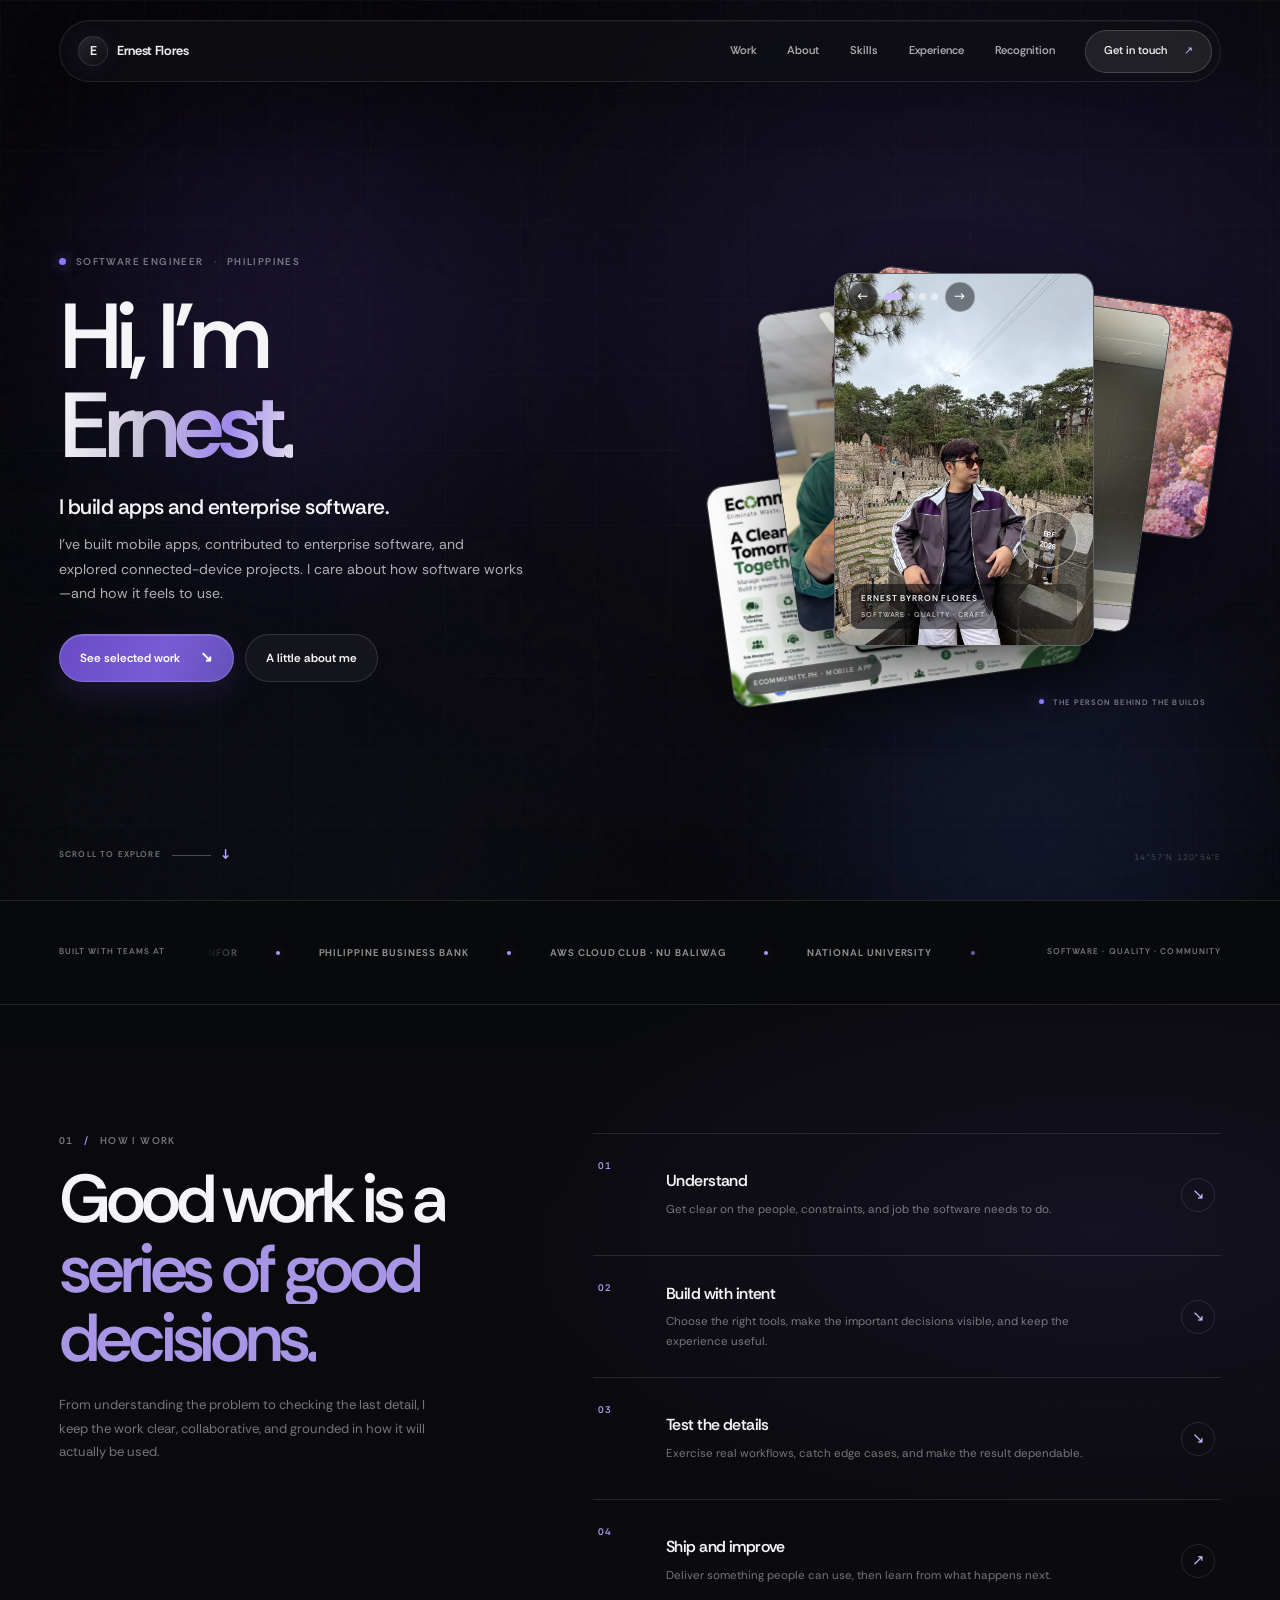
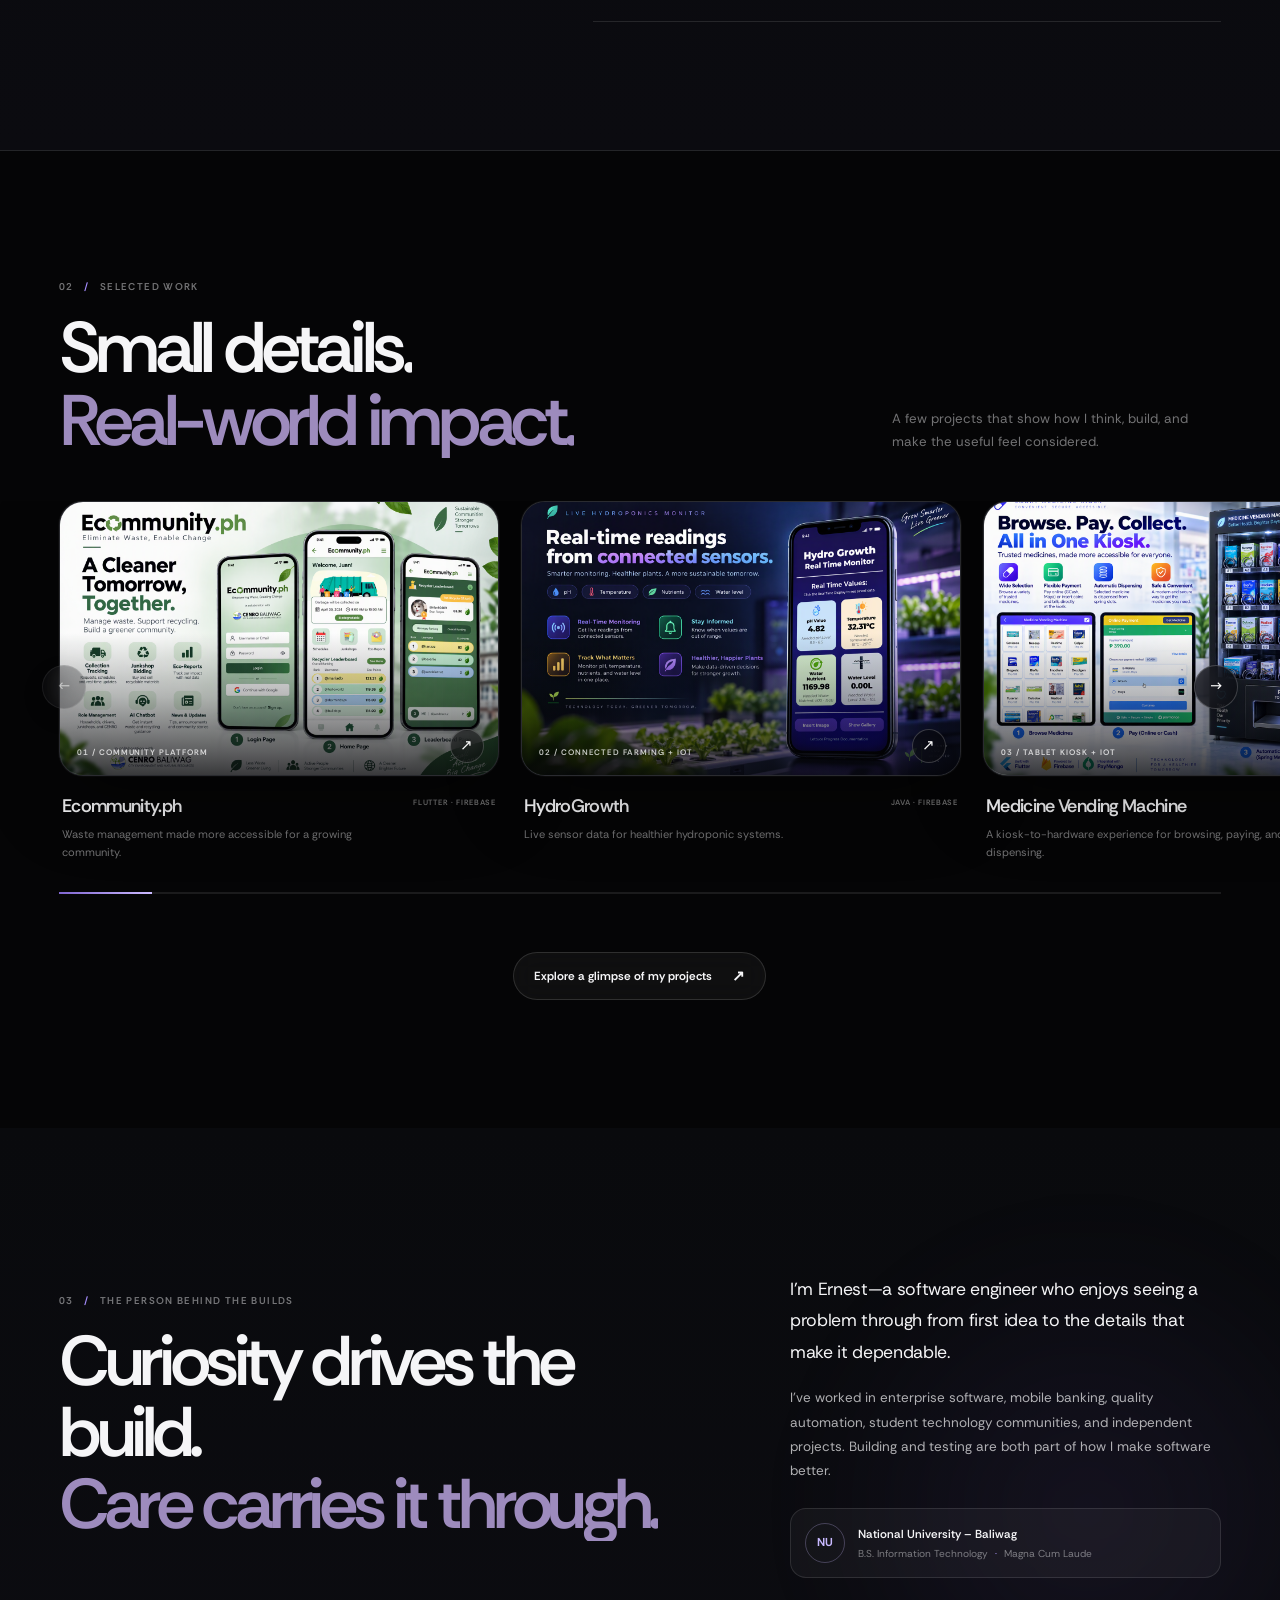
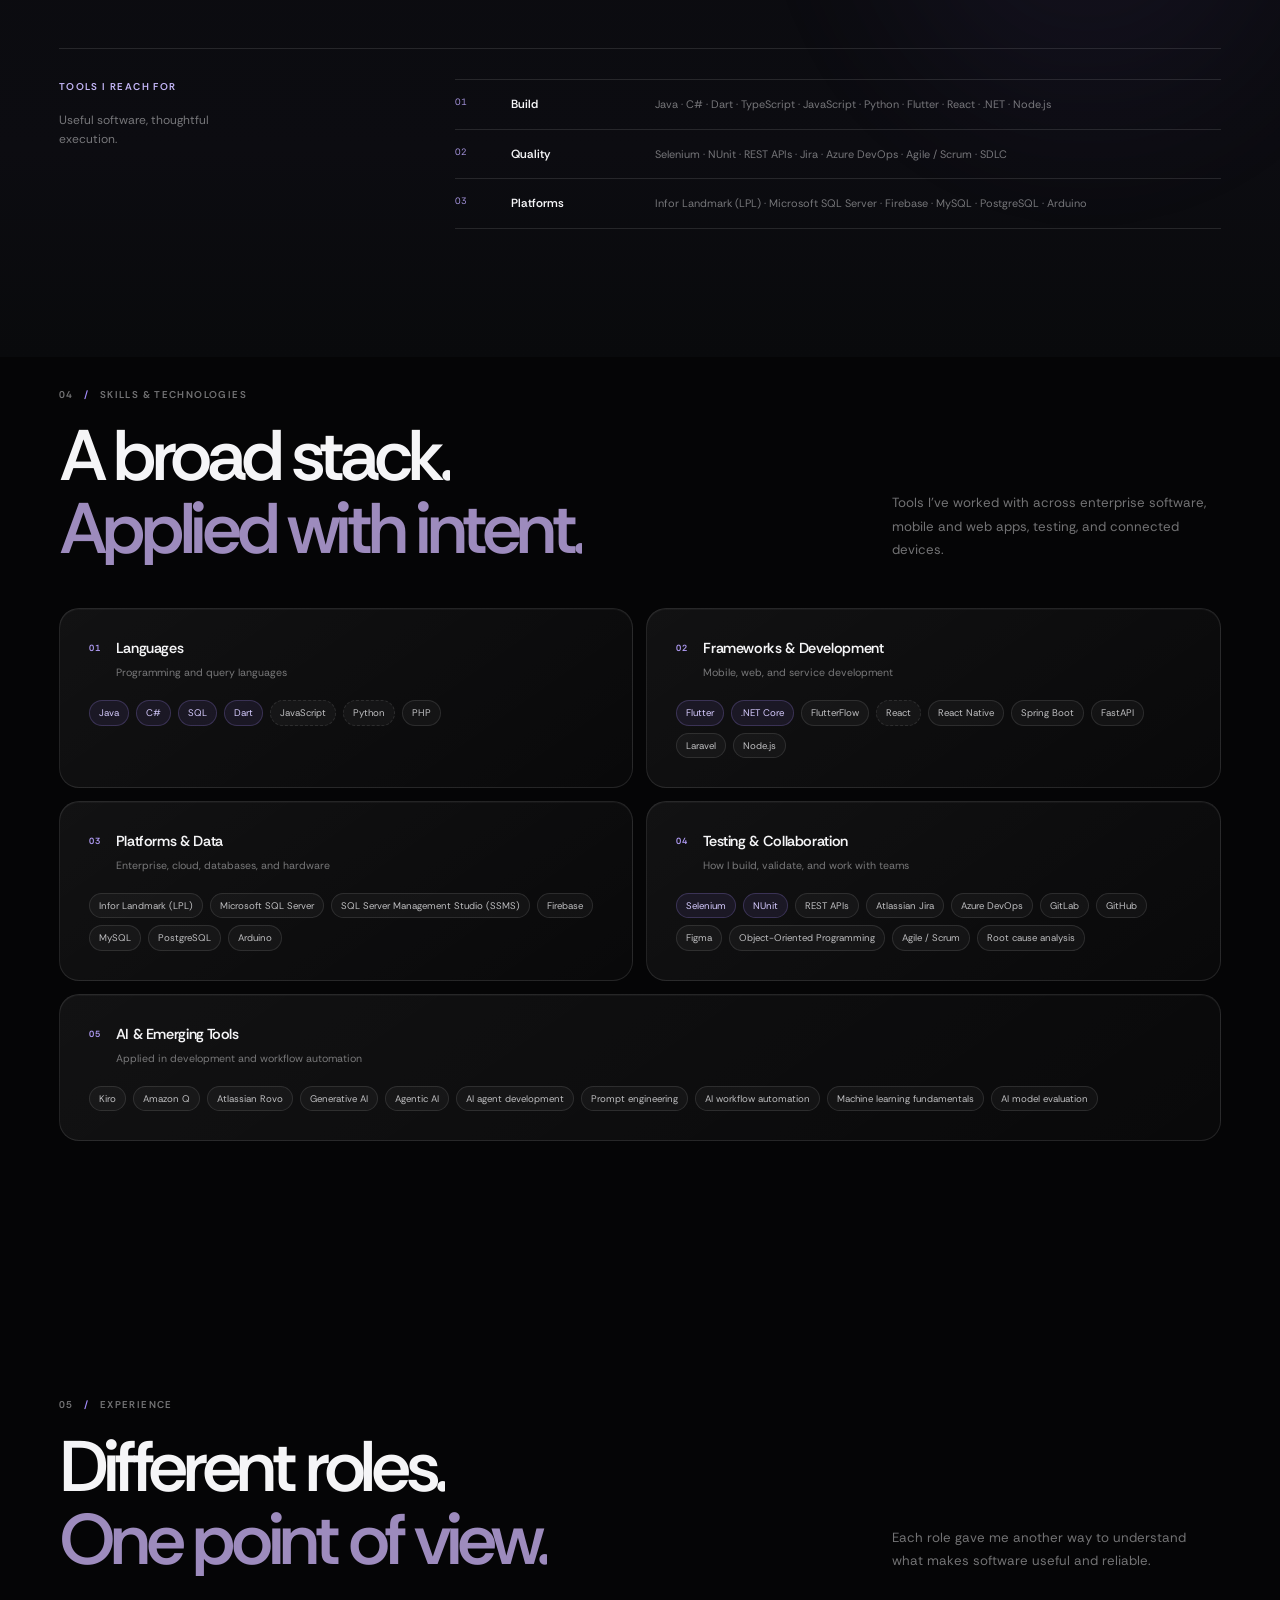
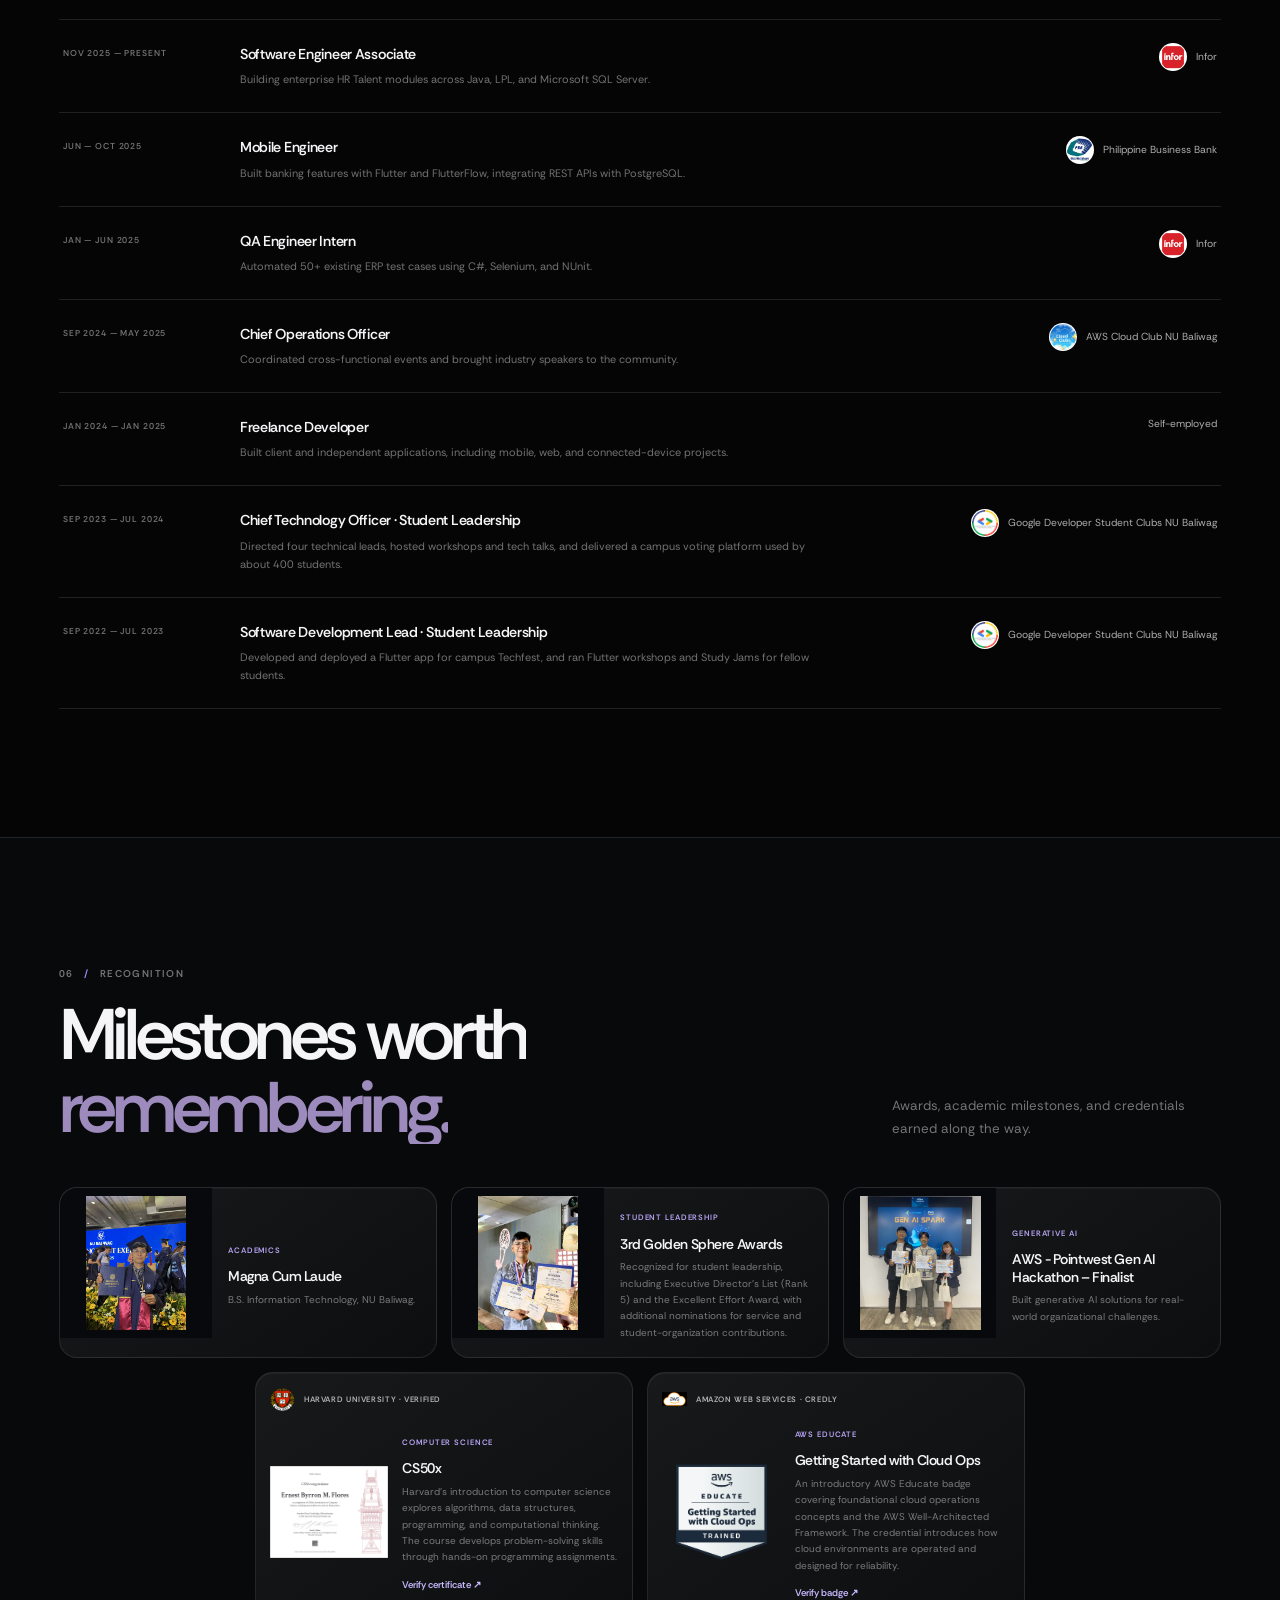
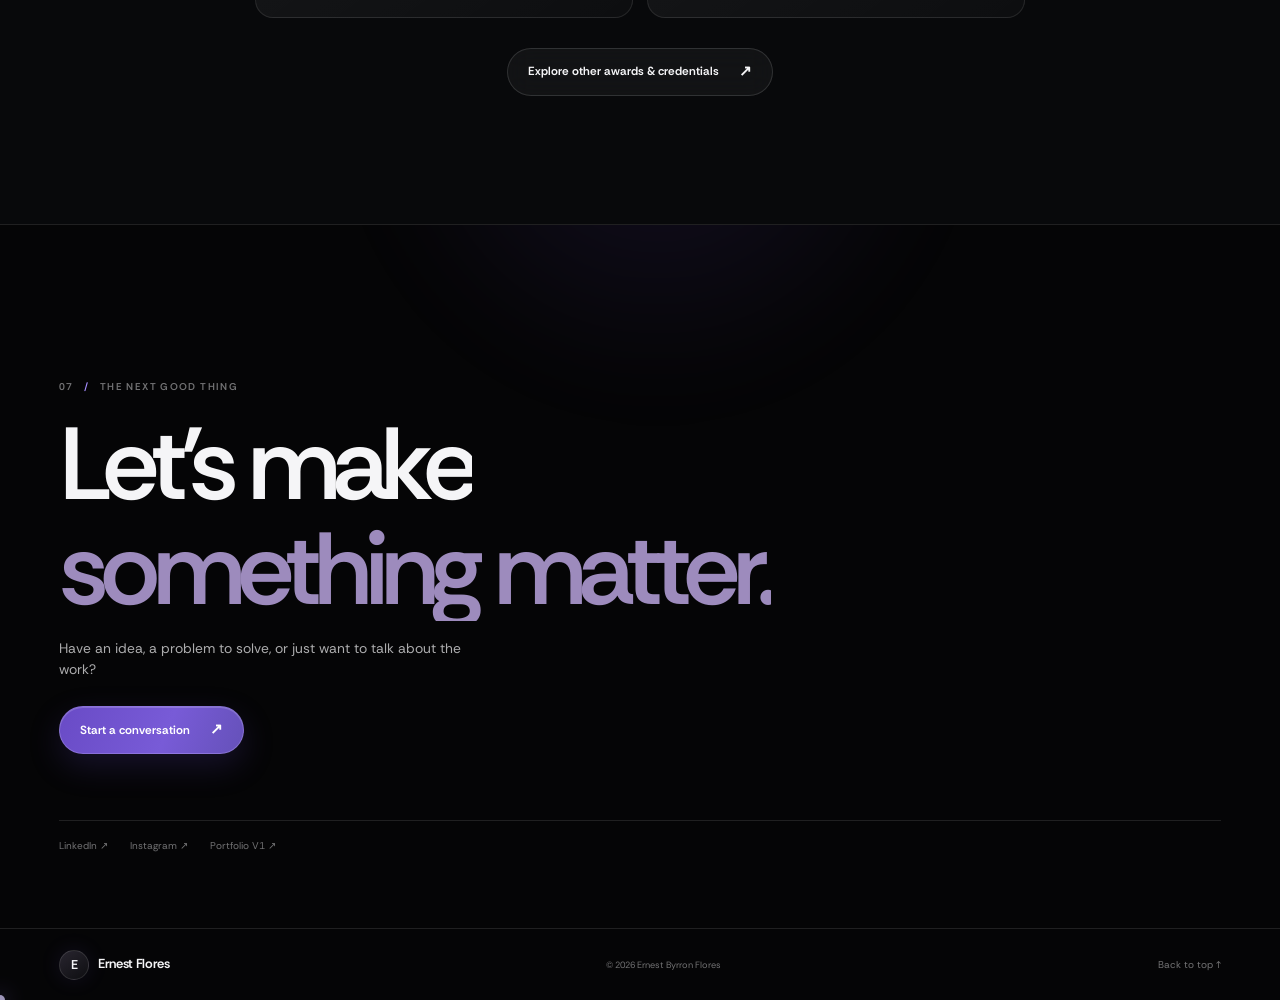
==== commit f9f3897a: "feat: use provided V4 tab icon Co-authored-by: Copilot <223556219+Copilot@users.noreply.github.com>" ====
--- a/v4/index.html
+++ b/v4/index.html
@@ -3,18 +3,19 @@
 <head>
     <meta charset="UTF-8">
     <meta name="viewport" content="width=device-width, initial-scale=1">
+    <base href="/v4/">
     <meta name="theme-color" content="#050506">
     <meta name="description" content="Meet Ernest Byrron Flores, a software engineer who builds apps and enterprise software.">
     <title>Ernest Byrron Flores — Software Engineer</title>
     <meta property="og:type" content="website">
-    <meta property="og:url" content="https://ernestbyrron.vercel.app/v4">
+    <meta property="og:url" content="https://ernestbyrron.vercel.app/">
     <meta property="og:title" content="Ernest Byrron Flores — Software Engineer">
     <meta property="og:description" content="Software engineer building apps, enterprise software, and connected experiences.">
     <meta property="og:image" content="https://ernestbyrron.vercel.app/v4/assets/portraits/ernest1.png">
     <meta property="og:image:alt" content="Ernest Byrron Flores">
     <meta name="twitter:card" content="summary_large_image">
     <meta name="twitter:image" content="https://ernestbyrron.vercel.app/v4/assets/portraits/ernest1.png">
-    <link rel="icon" href="../v2/favicon.svg" type="image/svg+xml">
+    <link rel="icon" href="favicon.png" type="image/png">
     <link rel="preconnect" href="https://fonts.googleapis.com">
     <link rel="preconnect" href="https://fonts.gstatic.com" crossorigin>
     <link href="https://fonts.googleapis.com/css2?family=Rethink+Sans:wght@400;500;600;700;800&display=swap" rel="stylesheet">
@@ -202,24 +203,24 @@
         <section class="section experience-section" id="experience">
             <div class="section-heading reveal"><div><p class="section-kicker">05 <span>/</span> EXPERIENCE</p><h2><span class="heading-line"><span class="heading-line-inner">Different roles.</span></span><br><span class="heading-line"><span class="heading-line-inner">One point of view.</span></span></h2></div><p class="section-description">Each role gave me another way to understand what makes software useful and reliable.</p></div>
             <div class="experience-list">
-                <article class="experience-row reveal"><span class="experience-date">NOV 2025 — PRESENT</span><div><h3>Software Engineer Associate</h3><p>Building enterprise HR Talent modules across Java, LPL, and Microsoft SQL Server.</p></div><div class="company"><img src="../v2/assets/images/companies/infor-logo.png" alt=""><span>Infor</span></div></article>
-                <article class="experience-row reveal"><span class="experience-date">JUN — OCT 2025</span><div><h3>Mobile Engineer</h3><p>Built banking features with Flutter and FlutterFlow, integrating REST APIs with PostgreSQL.</p></div><div class="company"><img src="../v2/assets/images/companies/pbb-logo.jpg" alt=""><span>Philippine Business Bank</span></div></article>
-                <article class="experience-row reveal"><span class="experience-date">JAN — JUN 2025</span><div><h3>QA Engineer Intern</h3><p>Automated 50+ existing ERP test cases using C#, Selenium, and NUnit.</p></div><div class="company"><img src="../v2/assets/images/companies/infor-logo.png" alt=""><span>Infor</span></div></article>
-                <article class="experience-row reveal"><span class="experience-date">SEP 2024 — MAY 2025</span><div><h3>Chief Operations Officer</h3><p>Coordinated cross-functional events and brought industry speakers to the community.</p></div><div class="company"><img src="../v2/assets/images/companies/awscc-logo.jpg" alt=""><span>AWS Cloud Club NU Baliwag</span></div></article>
+                <article class="experience-row reveal"><span class="experience-date">NOV 2025 — PRESENT</span><div><h3>Software Engineer Associate</h3><p>Building enterprise HR Talent modules across Java, LPL, and Microsoft SQL Server.</p></div><div class="company"><img src="assets/images/companies/infor-logo.png" alt=""><span>Infor</span></div></article>
+                <article class="experience-row reveal"><span class="experience-date">JUN — OCT 2025</span><div><h3>Mobile Engineer</h3><p>Built banking features with Flutter and FlutterFlow, integrating REST APIs with PostgreSQL.</p></div><div class="company"><img src="assets/images/companies/pbb-logo.jpg" alt=""><span>Philippine Business Bank</span></div></article>
+                <article class="experience-row reveal"><span class="experience-date">JAN — JUN 2025</span><div><h3>QA Engineer Intern</h3><p>Automated 50+ existing ERP test cases using C#, Selenium, and NUnit.</p></div><div class="company"><img src="assets/images/companies/infor-logo.png" alt=""><span>Infor</span></div></article>
+                <article class="experience-row reveal"><span class="experience-date">SEP 2024 — MAY 2025</span><div><h3>Chief Operations Officer</h3><p>Coordinated cross-functional events and brought industry speakers to the community.</p></div><div class="company"><img src="assets/images/companies/awscc-logo.jpg" alt=""><span>AWS Cloud Club NU Baliwag</span></div></article>
                 <article class="experience-row reveal"><span class="experience-date">JAN 2024 — JAN 2025</span><div><h3>Freelance Developer</h3><p>Built client and independent applications, including mobile, web, and connected-device projects.</p></div><div class="company"><span>Self-employed</span></div></article>
-                <article class="experience-row reveal"><span class="experience-date">SEP 2023 — JUL 2024</span><div><h3>Chief Technology Officer · Student Leadership</h3><p>Directed four technical leads, hosted workshops and tech talks, and delivered a campus voting platform used by about 400 students.</p></div><div class="company"><img src="../v2/assets/images/companies/gdsc-logo.jpg" alt=""><span>Google Developer Student Clubs NU Baliwag</span></div></article>
-                <article class="experience-row reveal"><span class="experience-date">SEP 2022 — JUL 2023</span><div><h3>Software Development Lead · Student Leadership</h3><p>Developed and deployed a Flutter app for campus Techfest, and ran Flutter workshops and Study Jams for fellow students.</p></div><div class="company"><img src="../v2/assets/images/companies/gdsc-logo.jpg" alt=""><span>Google Developer Student Clubs NU Baliwag</span></div></article>
+                <article class="experience-row reveal"><span class="experience-date">SEP 2023 — JUL 2024</span><div><h3>Chief Technology Officer · Student Leadership</h3><p>Directed four technical leads, hosted workshops and tech talks, and delivered a campus voting platform used by about 400 students.</p></div><div class="company"><img src="assets/images/companies/gdsc-logo.jpg" alt=""><span>Google Developer Student Clubs NU Baliwag</span></div></article>
+                <article class="experience-row reveal"><span class="experience-date">SEP 2022 — JUL 2023</span><div><h3>Software Development Lead · Student Leadership</h3><p>Developed and deployed a Flutter app for campus Techfest, and ran Flutter workshops and Study Jams for fellow students.</p></div><div class="company"><img src="assets/images/companies/gdsc-logo.jpg" alt=""><span>Google Developer Student Clubs NU Baliwag</span></div></article>
             </div>
         </section>
 
         <section class="recognition-section" id="recognition"><div class="section">
             <div class="section-heading reveal"><div><p class="section-kicker">06 <span>/</span> RECOGNITION</p><h2><span class="heading-line"><span class="heading-line-inner">Milestones worth</span></span><br><span class="heading-line"><span class="heading-line-inner">remembering.</span></span></h2></div><p class="section-description">Awards, academic milestones, and credentials earned along the way.</p></div>
             <div class="recognition-grid recognition-featured-grid">
-                <article class="recognition-card reveal" role="button" tabindex="0" aria-haspopup="dialog"><img src="../v2/assets/images/awards/magna1.jpg" alt="Magna Cum Laude graduation recognition" loading="lazy"><div><span class="card-eyebrow">ACADEMICS</span><h3>Magna Cum Laude</h3><p>B.S. Information Technology, NU Baliwag.</p></div></article>
-                <article class="recognition-card reveal" role="button" tabindex="0" aria-haspopup="dialog"><img src="../v2/assets/images/awards/golden-sphere-1.jpg" alt="3rd Golden Sphere Awards recognition" loading="lazy"><div><span class="card-eyebrow">STUDENT LEADERSHIP</span><h3>3rd Golden Sphere Awards</h3><p>Recognized for student leadership, including Executive Director’s List (Rank 5) and the Excellent Effort Award, with additional nominations for service and student-organization contributions.</p></div></article>
-                <article class="recognition-card reveal" role="button" tabindex="0" aria-haspopup="dialog"><img src="../v2/assets/images/awards/genai1.jpg" alt="AWS–Pointwest Gen AI Hackathon finalist recognition" loading="lazy"><div><span class="card-eyebrow">GENERATIVE AI</span><h3>AWS - Pointwest Gen AI Hackathon – Finalist</h3><p>Built generative AI solutions for real-world organizational challenges.</p></div></article>
-                <article class="credential-card reveal" role="button" tabindex="0" aria-haspopup="dialog"><div class="credential-top"><img src="../v2/assets/images/credentials/Harvard-Emblem.png" alt=""><span>HARVARD UNIVERSITY · VERIFIED</span></div><img class="credential-art" src="../v2/assets/images/credentials/CS50x.png" alt="CS50x Introduction to Computer Science certificate" loading="lazy"><div><span class="card-eyebrow">COMPUTER SCIENCE</span><h3>CS50x</h3><p>Harvard’s introduction to computer science explores algorithms, data structures, programming, and computational thinking. The course develops problem-solving skills through hands-on programming assignments.</p><a href="https://cs50.harvard.edu/certificates/8af1ea88-511c-4eb2-9e07-1b5aad7df24d" target="_blank" rel="noopener noreferrer">Verify certificate ↗︎</a></div></article>
-                <article class="credential-card reveal" role="button" tabindex="0" aria-haspopup="dialog"><div class="credential-top"><img src="../v2/assets/images/credentials/aws-logo.png" alt=""><span>AMAZON WEB SERVICES · CREDLY</span></div><img class="credential-art credential-badge" src="../v2/assets/images/credentials/aws-cloud-ops-badge.png" alt="AWS Educate Getting Started with Cloud Ops badge" loading="lazy"><div><span class="card-eyebrow">AWS EDUCATE</span><h3>Getting Started with Cloud Ops</h3><p>An introductory AWS Educate badge covering foundational cloud operations concepts and the AWS Well-Architected Framework. The credential introduces how cloud environments are operated and designed for reliability.</p><a href="https://www.credly.com/badges/8946e48e-c833-4a66-8cbf-32c87d1f7da9" target="_blank" rel="noopener noreferrer">Verify badge ↗︎</a></div></article>
+                <article class="recognition-card reveal" role="button" tabindex="0" aria-haspopup="dialog"><img src="assets/images/awards/magna1.jpg" alt="Magna Cum Laude graduation recognition" loading="lazy"><div><span class="card-eyebrow">ACADEMICS</span><h3>Magna Cum Laude</h3><p>B.S. Information Technology, NU Baliwag.</p></div></article>
+                <article class="recognition-card reveal" role="button" tabindex="0" aria-haspopup="dialog"><img src="assets/images/awards/golden-sphere-1.jpg" alt="3rd Golden Sphere Awards recognition" loading="lazy"><div><span class="card-eyebrow">STUDENT LEADERSHIP</span><h3>3rd Golden Sphere Awards</h3><p>Recognized for student leadership, including Executive Director’s List (Rank 5) and the Excellent Effort Award, with additional nominations for service and student-organization contributions.</p></div></article>
+                <article class="recognition-card reveal" role="button" tabindex="0" aria-haspopup="dialog"><img src="assets/images/awards/genai1.jpg" alt="AWS–Pointwest Gen AI Hackathon finalist recognition" loading="lazy"><div><span class="card-eyebrow">GENERATIVE AI</span><h3>AWS - Pointwest Gen AI Hackathon – Finalist</h3><p>Built generative AI solutions for real-world organizational challenges.</p></div></article>
+                <article class="credential-card reveal" role="button" tabindex="0" aria-haspopup="dialog"><div class="credential-top"><img src="assets/images/credentials/Harvard-Emblem.png" alt=""><span>HARVARD UNIVERSITY · VERIFIED</span></div><img class="credential-art" src="assets/images/credentials/CS50x.png" alt="CS50x Introduction to Computer Science certificate" loading="lazy"><div><span class="card-eyebrow">COMPUTER SCIENCE</span><h3>CS50x</h3><p>Harvard’s introduction to computer science explores algorithms, data structures, programming, and computational thinking. The course develops problem-solving skills through hands-on programming assignments.</p><a href="https://cs50.harvard.edu/certificates/8af1ea88-511c-4eb2-9e07-1b5aad7df24d" target="_blank" rel="noopener noreferrer">Verify certificate ↗︎</a></div></article>
+                <article class="credential-card reveal" role="button" tabindex="0" aria-haspopup="dialog"><div class="credential-top"><img src="assets/images/credentials/aws-logo.png" alt=""><span>AMAZON WEB SERVICES · CREDLY</span></div><img class="credential-art credential-badge" src="assets/images/credentials/aws-cloud-ops-badge.png" alt="AWS Educate Getting Started with Cloud Ops badge" loading="lazy"><div><span class="card-eyebrow">AWS EDUCATE</span><h3>Getting Started with Cloud Ops</h3><p>An introductory AWS Educate badge covering foundational cloud operations concepts and the AWS Well-Architected Framework. The credential introduces how cloud environments are operated and designed for reliability.</p><a href="https://www.credly.com/badges/8946e48e-c833-4a66-8cbf-32c87d1f7da9" target="_blank" rel="noopener noreferrer">Verify badge ↗︎</a></div></article>
             </div>
             <div class="section-action reveal"><a class="button button-glass" href="recognition.html">Explore other awards & credentials <span aria-hidden="true">↗︎</span></a></div>
         </div></section>
--- a/v4/v4.css
+++ b/v4/v4.css
@@ -125,7 +125,7 @@
     grid-template-columns: minmax(0,1.05fr) minmax(360px,.95fr);
     gap: clamp(42px,8vw,130px);
     overflow: hidden;
-    padding: 142px max(var(--gutter),calc((100vw - var(--max-width))/2)) 98px;
+    padding: clamp(92px,12svh,142px) max(var(--gutter),calc((100vw - var(--max-width))/2)) clamp(64px,8svh,98px);
     background:
         radial-gradient(ellipse at 75% 34%,rgba(113,81,215,.12),transparent 42%),
         radial-gradient(ellipse at 32% 100%,rgba(58,65,112,.09),transparent 36%),
@@ -194,7 +194,7 @@
 .hero-scroll > span:last-child { color: #b9a6ff; font-size: .88rem; }
 .hero-coordinates { position: absolute; right: var(--gutter); bottom: 35px; color: rgba(255,255,255,.24); font-size: .52rem; letter-spacing: .15em; }
 
-.hero-profile-stack { width: min(100%,560px); min-height: 610px; justify-self: end; isolation: isolate; }
+.hero-profile-stack { width: min(100%,560px); min-height: 500px; justify-self: end; isolation: isolate; }
 .hero-portrait-card { position: absolute; z-index: 3; top: 5%; right: 17%; width: min(68%,365px); aspect-ratio: .79; overflow: visible; margin: 0; background: transparent; }
 .hero-portrait-card > img { position: absolute; top: 7%; left: 12%; width: 76%; height: 86%; border: 1px solid rgba(255,255,255,.34); border-radius: 18px; background: #15151b; box-shadow: 0 28px 75px rgba(0,0,0,.46); object-fit: cover; object-position: center 27%; opacity: 0; transform: translateX(28%) scale(.86) rotate(7deg); transition: opacity 650ms ease,transform 750ms var(--ease); }
 .hero-portrait-card > img.is-active { z-index: 3; opacity: 1; transform: translateX(0) scale(1) rotate(0); }
@@ -376,9 +376,9 @@
 }
 
 @media (min-width: 681px) and (max-width: 920px) {
-    .hero { min-height: auto; grid-template-columns: minmax(0,1fr) minmax(300px,.8fr); gap: 36px; padding-top: 145px; }
+    .hero { grid-template-columns: minmax(0,1fr) minmax(300px,.8fr); gap: 36px; }
     .hero h1 { font-size: clamp(3.35rem,7.4vw,5.35rem); }
-    .hero-profile-stack { min-height: 570px; }
+    .hero-profile-stack { min-height: 500px; }
     .trust-strip { grid-template-columns: 1fr; justify-items: center; gap: 12px; padding-block: 20px; }
     .trust-caption { justify-self: center; }
     .manifesto-grid { gap: 50px; }
@@ -601,6 +601,8 @@
 .detail-dialog-close { position: sticky; z-index: 3; top: 14px; float: right; display: grid; width: 40px; height: 40px; margin: 14px 14px -54px 0; place-items: center; border: 1px solid rgba(255,255,255,.16); border-radius: 50%; color: #fff; background: rgba(8,8,11,.72); font-size: 1.5rem; line-height: 1; cursor: pointer; -webkit-backdrop-filter: blur(12px); backdrop-filter: blur(12px); }
 .detail-dialog-content { padding: 20px 20px 26px; }
 .detail-dialog-eyebrow { margin: 3px 52px 10px 2px; color: #b7a4f6; font-size: .52rem; font-weight: 700; letter-spacing: .14em; text-transform: uppercase; }
+.detail-dialog-eyebrow-with-logo { display: flex; align-items: center; gap: 8px; }
+.detail-dialog-issuer-logo { width: 25px; height: 25px; flex: 0 0 25px; padding: 3px; border: 1px solid rgba(255,255,255,.12); border-radius: 6px; background: rgba(255,255,255,.94); object-fit: contain; }
 .detail-dialog-content h2 { margin: 0 50px 18px 2px; font-size: clamp(1.6rem,4vw,2.5rem); font-weight: 600; letter-spacing: -.055em; line-height: 1.1; }
 .detail-dialog-image { display: block; width: 100%; max-height: min(53vh,560px); object-fit: contain; border: 1px solid rgba(255,255,255,.09); border-radius: 14px; background: #08090c; }
 .detail-dialog-gallery { margin-top: 20px; }
